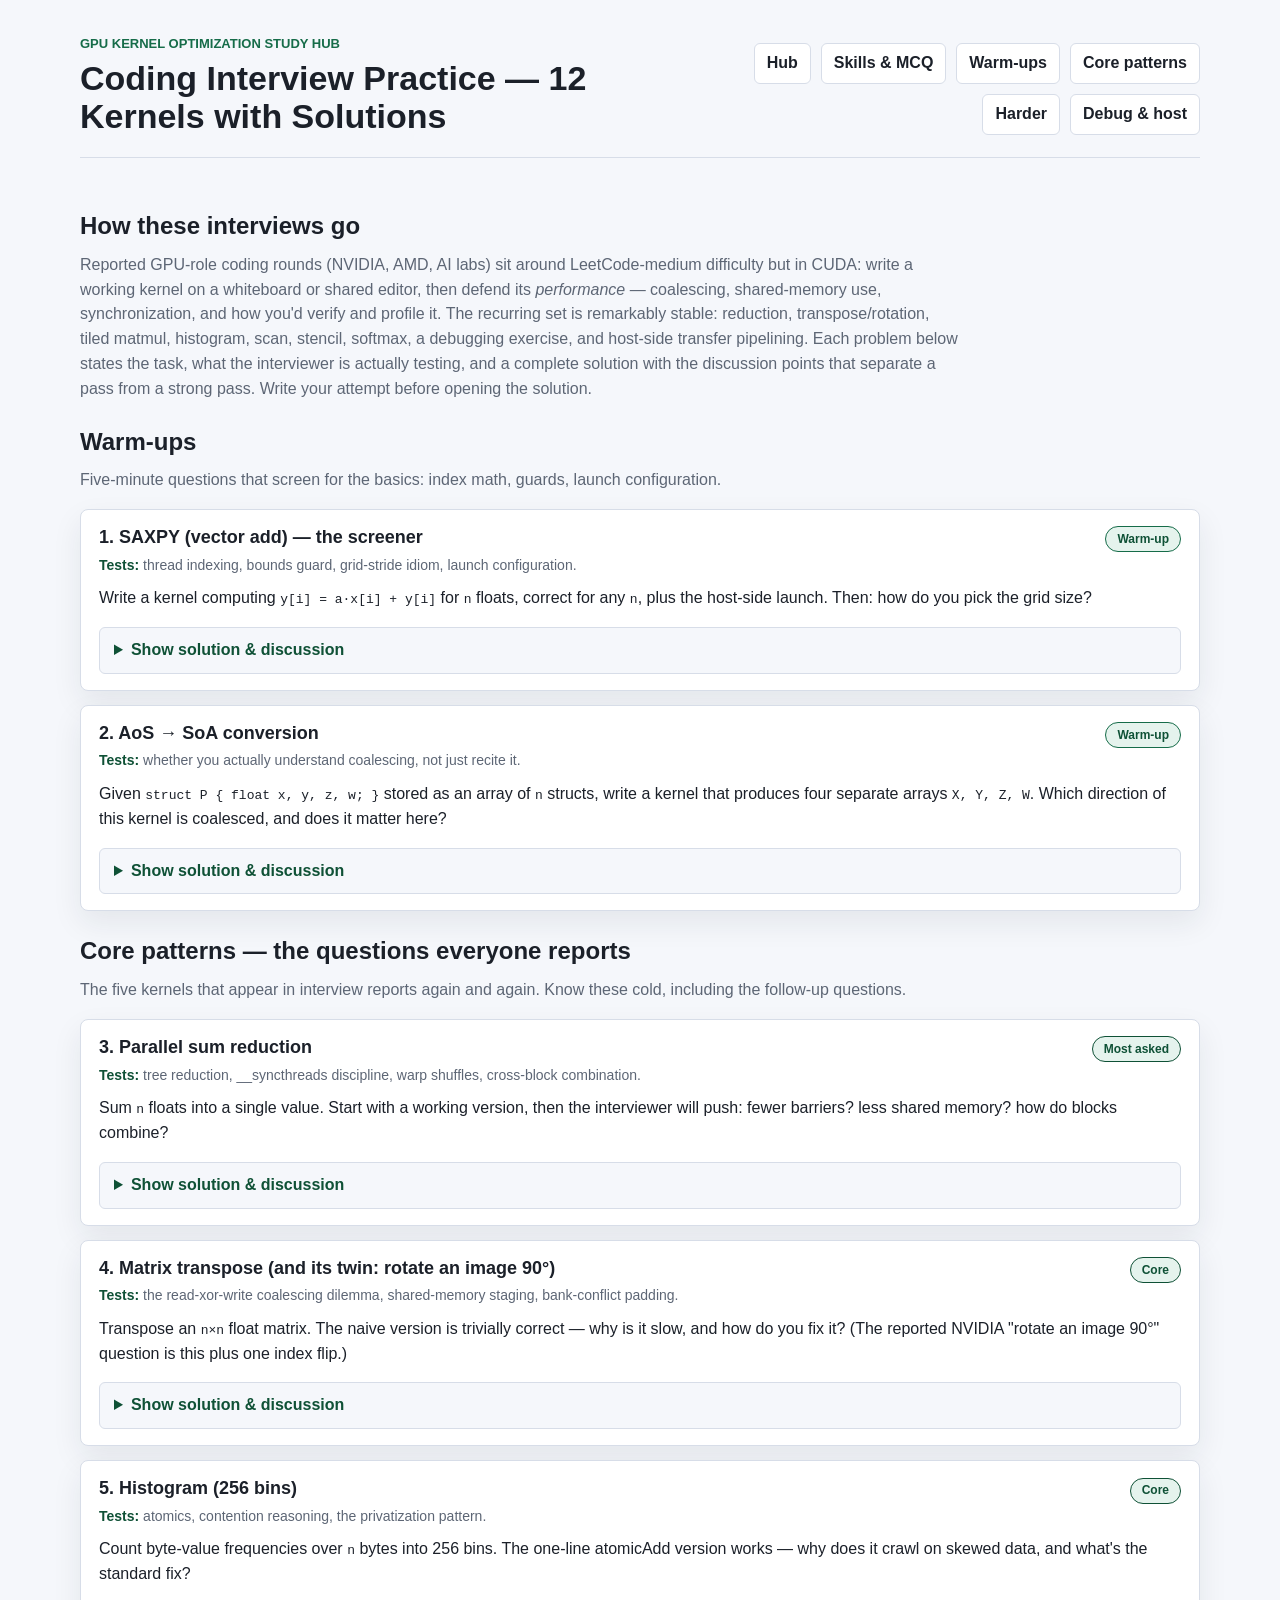
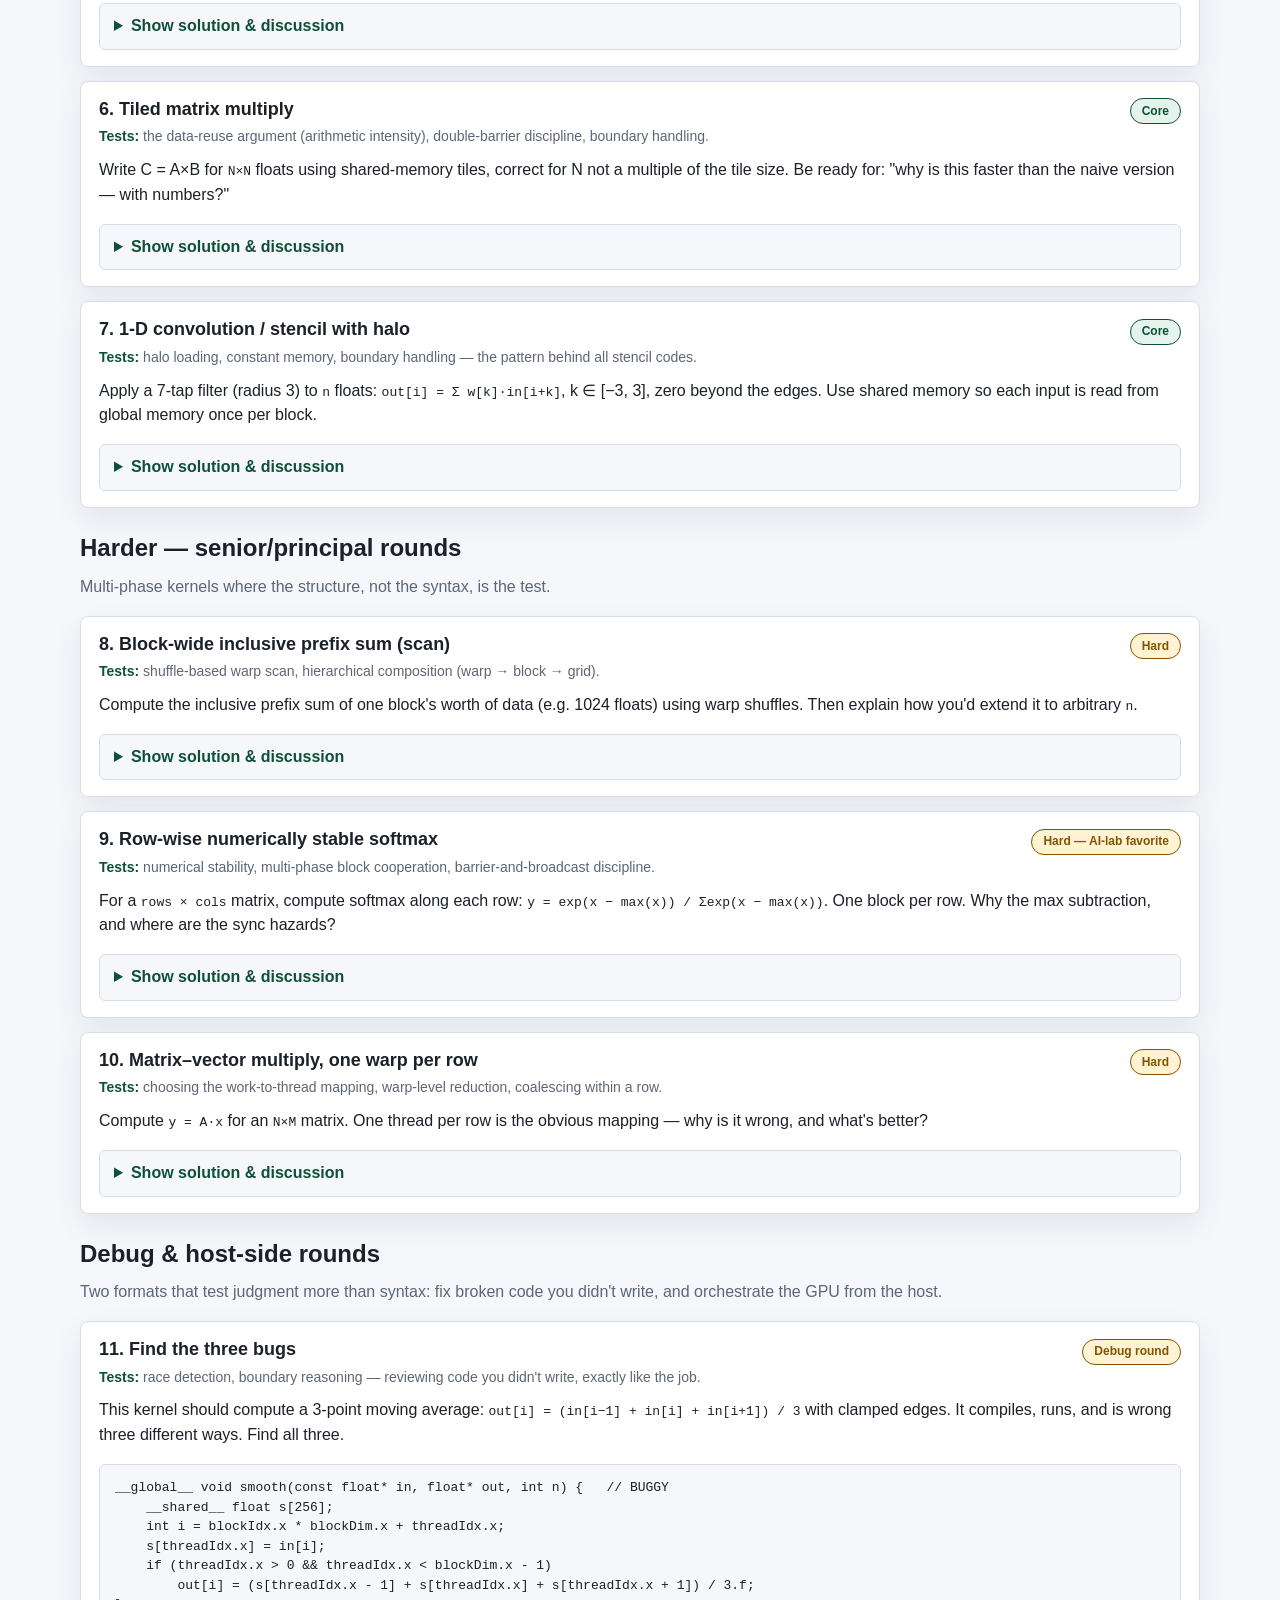
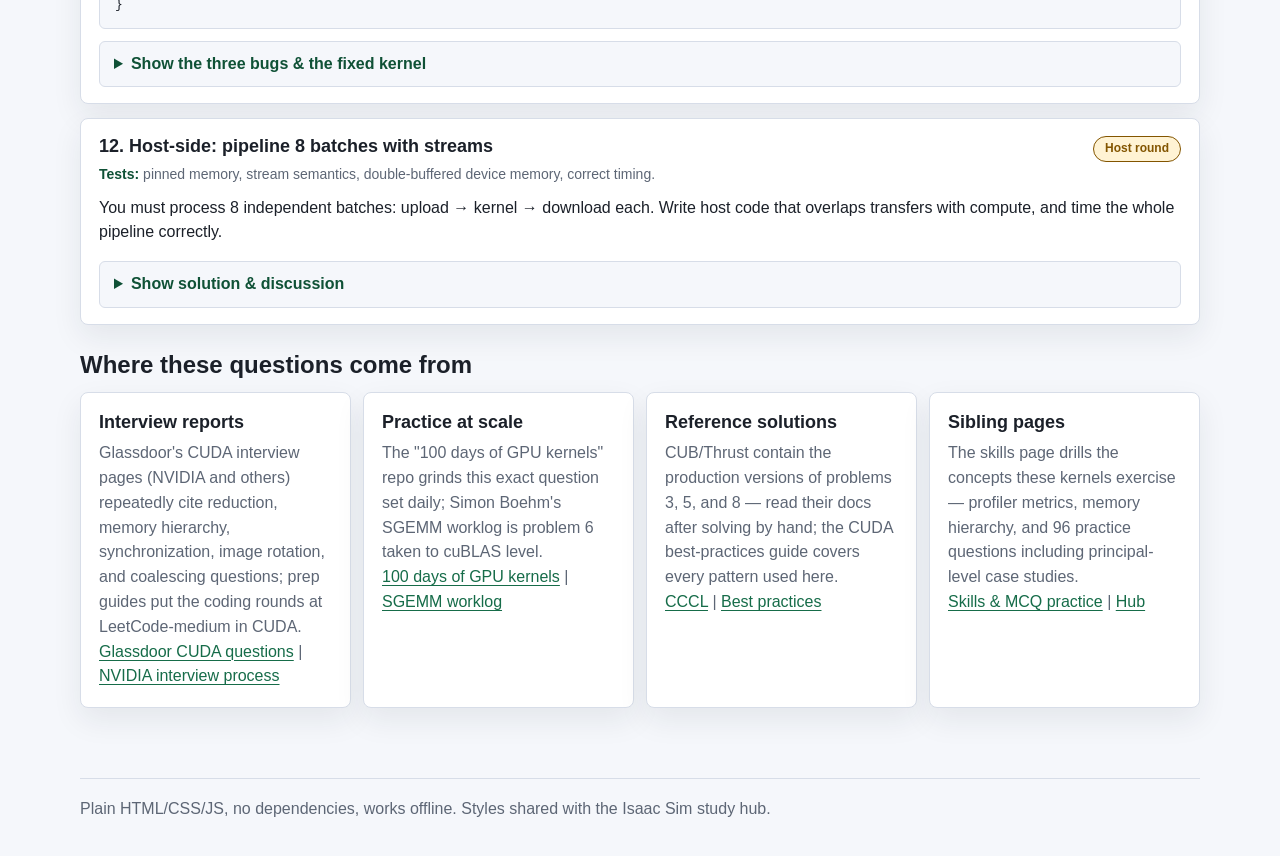
==== docs/coding-practice.html @ 88663b42 "Add coding interview practice page with 12 solved kernels New docs/coding-practice.html based on int" ====
<!doctype html>
<html lang="en">
<head>
  <meta charset="utf-8">
  <meta name="viewport" content="width=device-width, initial-scale=1">
  <meta name="description" content="Hands-on CUDA coding interview practice: 12 kernel-writing problems with complete solutions and interviewer discussion — reduction, transpose, matmul, histogram, scan, softmax, debugging, and stream pipelines.">
  <title>GPU Kernel Coding Interview Practice</title>
  <link rel="stylesheet" href="styles.css">
  <style>
    .sub { margin-top: 24px; }
    .prob { margin:14px 0; padding:16px 18px; background:var(--panel); border:1px solid var(--line); border-radius:8px; box-shadow:var(--shadow); }
    .prob-head { display:flex; align-items:baseline; justify-content:space-between; gap:12px; flex-wrap:wrap; }
    .prob-head h3 { margin-bottom:4px; }
    .tag { display:inline-flex; align-items:center; min-height:26px; padding:2px 11px; border-radius:999px; font-size:12px; font-weight:700; white-space:nowrap; }
    .tag.warm { background:var(--accent-soft); color:var(--accent-strong); border:1px solid var(--accent); }
    .tag.core { background:var(--accent-soft); color:var(--accent-strong); border:1px solid var(--accent-strong); }
    .tag.hard { background:var(--warn-soft); color:var(--warn); border:1px solid var(--warn); }
    .tests { margin:2px 0 10px; color:var(--muted); font-size:14px; }
    .tests strong { color:var(--accent-strong); }
    .code { margin:10px 0 0; padding:13px 15px; overflow-x:auto; background:var(--bg); border:1px solid var(--line); border-radius:6px; font-family:Consolas,Menlo,monospace; font-size:13px; line-height:1.5; color:var(--text); }
    details.sol { margin-top:12px; border:1px solid var(--line); border-radius:6px; background:var(--bg); }
    details.sol summary { padding:10px 14px; cursor:pointer; font-weight:700; color:var(--accent-strong); }
    details.sol summary:hover { background:var(--accent-soft); border-radius:6px; }
    details.sol[open] summary { border-bottom:1px solid var(--line); }
    .sol-body { padding:4px 14px 14px; }
    .sol-body ul { margin:10px 0 0; padding-left:22px; }
    .sol-body li { margin-bottom:7px; color:var(--muted); }
    .sol-body li strong { color:var(--text); }
    .groupnote { color:var(--muted); }
  </style>
</head>
<body>
  <header class="topbar">
    <div>
      <p class="eyebrow">GPU kernel optimization study hub</p>
      <h1>Coding Interview Practice — 12 Kernels with Solutions</h1>
    </div>
    <nav aria-label="Site navigation">
      <a href="index.html">Hub</a>
      <a href="gpu-kernel-skills.html">Skills &amp; MCQ</a>
      <a href="#warm">Warm-ups</a>
      <a href="#core">Core patterns</a>
      <a href="#hard">Harder</a>
      <a href="#debug">Debug &amp; host</a>
    </nav>
  </header>

  <main id="main">
    <section class="section intro">
      <h2>How these interviews go</h2>
      <p>
        Reported GPU-role coding rounds (NVIDIA, AMD, AI labs) sit around LeetCode-medium difficulty but in CUDA:
        write a working kernel on a whiteboard or shared editor, then defend its <em>performance</em> — coalescing,
        shared-memory use, synchronization, and how you'd verify and profile it. The recurring set is remarkably
        stable: reduction, transpose/rotation, tiled matmul, histogram, scan, stencil, softmax, a debugging
        exercise, and host-side transfer pipelining. Each problem below states the task, what the interviewer is
        actually testing, and a complete solution with the discussion points that separate a pass from a strong pass.
        Write your attempt before opening the solution.
      </p>
    </section>

    <!-- ================= WARM-UPS ================= -->
    <section id="warm" class="section">
      <h2>Warm-ups</h2>
      <p class="groupnote">Five-minute questions that screen for the basics: index math, guards, launch configuration.</p>

      <article class="prob" id="q1">
        <div class="prob-head"><h3>1. SAXPY (vector add) — the screener</h3><span class="tag warm">Warm-up</span></div>
        <p class="tests"><strong>Tests:</strong> thread indexing, bounds guard, grid-stride idiom, launch configuration.</p>
        <p>Write a kernel computing <code>y[i] = a·x[i] + y[i]</code> for <code>n</code> floats, correct for any <code>n</code>, plus the host-side launch. Then: how do you pick the grid size?</p>
        <details class="sol"><summary>Show solution &amp; discussion</summary><div class="sol-body">
<pre class="code">__global__ void saxpy(int n, float a, const float* __restrict__ x,
                      float* __restrict__ y) {
    for (int i = blockIdx.x * blockDim.x + threadIdx.x;
         i &lt; n;
         i += gridDim.x * blockDim.x)              // grid-stride loop
        y[i] = a * x[i] + y[i];
}

// host
int block = 256;
int grid  = std::min((n + block - 1) / block,      // round UP, never n/block
                     32 * numSMs);                 // cap: a few waves is enough
saxpy&lt;&lt;&lt;grid, block&gt;&gt;&gt;(n, a, d_x, d_y);</pre>
          <ul>
            <li><strong>The two classic fails:</strong> <code>n / block</code> (drops the tail unless n divides evenly) and no guard at all (out-of-bounds writes). The grid-stride loop handles both and works for any launch shape.</li>
            <li><strong>Grid size answer:</strong> enough blocks to fill every SM a few times over (e.g. 32 × SM count); more than that adds nothing for a memory-bound kernel. Mentioning the cap shows you know launches aren't "one thread per element or bust".</li>
            <li><strong>Performance framing:</strong> SAXPY is 2 FLOPs per 12 bytes — hopelessly memory-bound, so the only meaningful metric is achieved bandwidth vs peak. Saying this unprompted is a strong-pass signal.</li>
          </ul>
        </div></details>
      </article>

      <article class="prob" id="q2">
        <div class="prob-head"><h3>2. AoS → SoA conversion</h3><span class="tag warm">Warm-up</span></div>
        <p class="tests"><strong>Tests:</strong> whether you actually understand coalescing, not just recite it.</p>
        <p>Given <code>struct P { float x, y, z, w; }</code> stored as an array of <code>n</code> structs, write a kernel that produces four separate arrays <code>X, Y, Z, W</code>. Which direction of this kernel is coalesced, and does it matter here?</p>
        <details class="sol"><summary>Show solution &amp; discussion</summary><div class="sol-body">
<pre class="code">__global__ void aos_to_soa(const float4* __restrict__ in,   // P as float4
                           float* __restrict__ X, float* __restrict__ Y,
                           float* __restrict__ Z, float* __restrict__ W,
                           int n) {
    for (int i = blockIdx.x * blockDim.x + threadIdx.x; i &lt; n;
         i += gridDim.x * blockDim.x) {
        float4 p = in[i];        // ONE 16-byte vector load — fully coalesced
        X[i] = p.x;  Y[i] = p.y; // four coalesced 4-byte stores
        Z[i] = p.z;  W[i] = p.w;
    }
}</pre>
          <ul>
            <li><strong>The insight being probed:</strong> reading the struct as a <code>float4</code> makes the "bad" AoS side coalesced too — a warp reads 32 consecutive 16-byte vectors = 512 contiguous bytes. Loading field-by-field through a <code>const P*</code> would stride 16 bytes per lane per field and waste 3/4 of each sector.</li>
            <li><strong>Requirement to state:</strong> the struct is 16 bytes and the pointer 16-byte aligned, so the <code>float4</code> reinterpret is legal.</li>
            <li><strong>Bigger picture:</strong> this kernel is worth running once if many later kernels each use one field; if only one kernel reads the data, fuse the conversion into it instead — a data-layout decision, not a kernel decision.</li>
          </ul>
        </div></details>
      </article>
    </section>

    <!-- ================= CORE PATTERNS ================= -->
    <section id="core" class="section">
      <h2>Core patterns — the questions everyone reports</h2>
      <p class="groupnote">The five kernels that appear in interview reports again and again. Know these cold, including the follow-up questions.</p>

      <article class="prob" id="q3">
        <div class="prob-head"><h3>3. Parallel sum reduction</h3><span class="tag core">Most asked</span></div>
        <p class="tests"><strong>Tests:</strong> tree reduction, __syncthreads discipline, warp shuffles, cross-block combination.</p>
        <p>Sum <code>n</code> floats into a single value. Start with a working version, then the interviewer will push: fewer barriers? less shared memory? how do blocks combine?</p>
        <details class="sol"><summary>Show solution &amp; discussion</summary><div class="sol-body">
<pre class="code">__global__ void reduce_sum(const float* __restrict__ in, float* out, int n) {
    __shared__ float s[256];                       // = blockDim.x
    // 1) each thread accumulates many elements in a REGISTER (grid-stride)
    float v = 0.f;
    for (int i = blockIdx.x * blockDim.x + threadIdx.x; i &lt; n;
         i += gridDim.x * blockDim.x)
        v += in[i];
    s[threadIdx.x] = v;
    __syncthreads();
    // 2) shared-memory tree down to one warp (stride halving keeps
    //    active threads CONTIGUOUS -> no divergence inside a warp)
    for (int stride = 128; stride &gt; 32; stride &gt;&gt;= 1) {
        if (threadIdx.x &lt; stride) s[threadIdx.x] += s[threadIdx.x + stride];
        __syncthreads();
    }
    // 3) last 64 values: finish inside one warp, barrier-free
    if (threadIdx.x &lt; 32) {
        v = s[threadIdx.x] + s[threadIdx.x + 32];
        for (int off = 16; off &gt; 0; off &gt;&gt;= 1)
            v += __shfl_down_sync(0xffffffff, v, off);
        if (threadIdx.x == 0) atomicAdd(out, v);   // 4) one atomic per block
    }
}
// host: cudaMemset(out, 0, 4) before launch!</pre>
          <ul>
            <li><strong>The layered structure is the answer:</strong> registers (free) → shared tree (cheap) → shuffles (barrier-free) → one atomic per block (expensive, done once). Each layer uses the cheapest mechanism that still works.</li>
            <li><strong>Follow-up "why stride halving downward?":</strong> active threads stay contiguous (0..stride), so whole warps retire; the naive interleaved version (<code>tid % (2*stride) == 0</code>) diverges every warp.</li>
            <li><strong>Follow-up "alternatives to the atomic?":</strong> write per-block partials and run a second small kernel — deterministic order (bitwise-reproducible), vs atomicAdd's run-to-run float variation. Interviewers love that you know reductions reorder math.</li>
            <li><strong>Production answer:</strong> <code>cub::DeviceReduce::Sum</code> — say it after, not instead of, writing the kernel.</li>
          </ul>
        </div></details>
      </article>

      <article class="prob" id="q4">
        <div class="prob-head"><h3>4. Matrix transpose (and its twin: rotate an image 90°)</h3><span class="tag core">Core</span></div>
        <p class="tests"><strong>Tests:</strong> the read-xor-write coalescing dilemma, shared-memory staging, bank-conflict padding.</p>
        <p>Transpose an <code>n×n</code> float matrix. The naive version is trivially correct — why is it slow, and how do you fix it? (The reported NVIDIA "rotate an image 90°" question is this plus one index flip.)</p>
        <details class="sol"><summary>Show solution &amp; discussion</summary><div class="sol-body">
<pre class="code">__global__ void transpose(const float* __restrict__ in,
                          float* __restrict__ out, int n) {
    __shared__ float tile[32][33];                 // +1: kills bank conflicts
    int x = blockIdx.x * 32 + threadIdx.x;         // read coords
    int y = blockIdx.y * 32 + threadIdx.y;
    if (x &lt; n &amp;&amp; y &lt; n)
        tile[threadIdx.y][threadIdx.x] = in[y * n + x];   // coalesced read
    __syncthreads();
    x = blockIdx.y * 32 + threadIdx.x;             // write coords: SWAP the
    y = blockIdx.x * 32 + threadIdx.y;             // BLOCK indices...
    if (x &lt; n &amp;&amp; y &lt; n)
        out[y * n + x] = tile[threadIdx.x][threadIdx.y];  // ...and read the
}                                                  // tile transposed: write
                                                   // is coalesced too
// rotate 90° clockwise instead: out is n×n with
//   out[c][n-1-r] = in[r][c]  ->  same tile staging, write column mirrored</pre>
          <ul>
            <li><strong>The dilemma to articulate:</strong> direct transpose makes exactly one of read/write strided — a warp's stores scatter across n-float strides, ~32 sectors per request, ~8× write traffic. No index cleverness fixes both sides <em>in global memory</em>.</li>
            <li><strong>The fix:</strong> stage a 32×32 tile in shared memory; global read AND write are both row-contiguous, and the transposition happens in the tile indices where "strided" access is nearly free.</li>
            <li><strong>Why [32][33]:</strong> reading <code>tile[threadIdx.x][…]</code> walks a column; with stride 32 all lanes hit one bank (32-way conflict). Stride 33 → one bank per row. Expect this exact follow-up.</li>
            <li><strong>Verification answer:</strong> transpose twice, compare to the input bitwise (no FP reordering here — memcmp is legal for a transpose).</li>
          </ul>
        </div></details>
      </article>

      <article class="prob" id="q5">
        <div class="prob-head"><h3>5. Histogram (256 bins)</h3><span class="tag core">Core</span></div>
        <p class="tests"><strong>Tests:</strong> atomics, contention reasoning, the privatization pattern.</p>
        <p>Count byte-value frequencies over <code>n</code> bytes into 256 bins. The one-line atomicAdd version works — why does it crawl on skewed data, and what's the standard fix?</p>
        <details class="sol"><summary>Show solution &amp; discussion</summary><div class="sol-body">
<pre class="code">__global__ void hist256(const unsigned char* __restrict__ data, size_t n,
                        unsigned int* __restrict__ bins) {
    __shared__ unsigned int local[256];
    // 1) zero the block-private histogram (cooperatively)
    for (int i = threadIdx.x; i &lt; 256; i += blockDim.x) local[i] = 0;
    __syncthreads();
    // 2) accumulate into SHARED-memory bins: collisions are block-local
    for (size_t i = blockIdx.x * (size_t)blockDim.x + threadIdx.x; i &lt; n;
         i += (size_t)gridDim.x * blockDim.x)
        atomicAdd(&amp;local[data[i]], 1u);
    __syncthreads();
    // 3) merge: 256 global atomics per BLOCK, not per element
    for (int i = threadIdx.x; i &lt; 256; i += blockDim.x)
        atomicAdd(&amp;bins[i], local[i]);
}</pre>
          <ul>
            <li><strong>Why the naive version dies:</strong> atomics to one address serialize; a skewed input (an image that's mostly sky) funnels millions of updates into a few global addresses — a queue at L2, not parallel work.</li>
            <li><strong>Privatization economics:</strong> collisions still happen in shared memory but cost ~nanoseconds there; the global merge is 256 atomics per block instead of one per input byte — a ~10,000× reduction in global atomic traffic for large inputs.</li>
            <li><strong>Follow-ups:</strong> byte reads are still coalesced (consecutive lanes read consecutive bytes); <code>size_t</code> indexing matters beyond 2³¹ elements; for few-bin float histograms mention per-<em>warp</em> copies to cut shared-memory contention further.</li>
          </ul>
        </div></details>
      </article>

      <article class="prob" id="q6">
        <div class="prob-head"><h3>6. Tiled matrix multiply</h3><span class="tag core">Core</span></div>
        <p class="tests"><strong>Tests:</strong> the data-reuse argument (arithmetic intensity), double-barrier discipline, boundary handling.</p>
        <p>Write C = A×B for <code>N×N</code> floats using shared-memory tiles, correct for N not a multiple of the tile size. Be ready for: "why is this faster than the naive version — with numbers?"</p>
        <details class="sol"><summary>Show solution &amp; discussion</summary><div class="sol-body">
<pre class="code">template &lt;int T&gt;                                    // T = 16 or 32
__global__ void sgemm(const float* __restrict__ A, const float* __restrict__ B,
                      float* __restrict__ C, int N) {
    __shared__ float As[T][T], Bs[T][T + 1];
    int row = blockIdx.y * T + threadIdx.y;
    int col = blockIdx.x * T + threadIdx.x;
    float acc = 0.f;
    for (int k0 = 0; k0 &lt; N; k0 += T) {
        // guarded, coalesced tile loads (zero-pad outside the matrix)
        As[threadIdx.y][threadIdx.x] =
            (row &lt; N &amp;&amp; k0 + threadIdx.x &lt; N) ? A[row * N + k0 + threadIdx.x] : 0.f;
        Bs[threadIdx.y][threadIdx.x] =
            (k0 + threadIdx.y &lt; N &amp;&amp; col &lt; N) ? B[(k0 + threadIdx.y) * N + col] : 0.f;
        __syncthreads();                            // tile fully loaded
        #pragma unroll
        for (int k = 0; k &lt; T; ++k)
            acc += As[threadIdx.y][k] * Bs[k][threadIdx.x];
        __syncthreads();                            // done reading before reload
    }
    if (row &lt; N &amp;&amp; col &lt; N) C[row * N + col] = acc;
}</pre>
          <ul>
            <li><strong>The numbers they want:</strong> naive matmul loads each A/B element N times from DRAM (~0.25 FLOP/byte — memory-bound). Tiling loads each element once per tile: T× fewer bytes, arithmetic intensity ~T/4 FLOP/byte — at T=32 the kernel crosses to compute-bound.</li>
            <li><strong>Both barriers are load-bearing:</strong> the first prevents computing on a half-loaded tile, the second prevents a fast warp from overwriting a tile others still read. Removing the second is the classic intermittent-corruption bug.</li>
            <li><strong>Zero-padding the guards</strong> keeps the inner loop branch-free — cleaner than guarding the accumulation.</li>
            <li><strong>Escalation path if asked "faster?":</strong> thread coarsening (each thread computes a register tile), vectorized loads, double buffering with cp.async, tensor cores — in that order. And cuBLAS is the production answer.</li>
          </ul>
        </div></details>
      </article>

      <article class="prob" id="q7">
        <div class="prob-head"><h3>7. 1-D convolution / stencil with halo</h3><span class="tag core">Core</span></div>
        <p class="tests"><strong>Tests:</strong> halo loading, constant memory, boundary handling — the pattern behind all stencil codes.</p>
        <p>Apply a 7-tap filter (radius 3) to <code>n</code> floats: <code>out[i] = Σ w[k]·in[i+k]</code>, k ∈ [−3, 3], zero beyond the edges. Use shared memory so each input is read from global memory once per block.</p>
        <details class="sol"><summary>Show solution &amp; discussion</summary><div class="sol-body">
<pre class="code">__constant__ float c_w[7];                          // broadcast-friendly

__global__ void conv1d_r3(const float* __restrict__ in,
                          float* __restrict__ out, int n) {
    constexpr int R = 3, B = 256;
    __shared__ float s[B + 2 * R];                  // center + two halos
    int base = blockIdx.x * B;
    int g    = base + threadIdx.x;
    s[threadIdx.x + R] = (g &lt; n) ? in[g] : 0.f;     // center (coalesced)
    if (threadIdx.x &lt; R) {
        int lg = base - R + threadIdx.x;            // left halo
        s[threadIdx.x] = (lg &gt;= 0) ? in[lg] : 0.f;
        int rg = base + B + threadIdx.x;            // right halo
        s[B + R + threadIdx.x] = (rg &lt; n) ? in[rg] : 0.f;
    }
    __syncthreads();
    if (g &lt; n) {
        float acc = 0.f;
        #pragma unroll
        for (int k = -R; k &lt;= R; ++k)
            acc += c_w[k + R] * s[threadIdx.x + R + k];
        out[g] = acc;
    }
}
// host: cudaMemcpyToSymbol(c_w, w, sizeof(w));</pre>
          <ul>
            <li><strong>Why shared memory:</strong> without it each input element is read up to 7 times from global; with the halo tile, once per block. Same reuse argument as matmul, smaller scale.</li>
            <li><strong>Why constant memory for weights:</strong> every thread reads the same <code>w[k]</code> at the same time — the broadcast case constant cache is built for. (For large/dynamic filters, pass a pointer and rely on L1/read-only cache instead.)</li>
            <li><strong>Halo subtlety:</strong> the first R threads load <em>both</em> halos — fine for R ≤ blockDim; say so. The guards implement zero-padding at array ends.</li>
            <li><strong>2-D follow-up:</strong> same idea with a (B+2R)² tile — or separable filters as two 1-D passes, which is usually the right answer and worth volunteering.</li>
          </ul>
        </div></details>
      </article>
    </section>

    <!-- ================= HARDER ================= -->
    <section id="hard" class="section">
      <h2>Harder — senior/principal rounds</h2>
      <p class="groupnote">Multi-phase kernels where the structure, not the syntax, is the test.</p>

      <article class="prob" id="q8">
        <div class="prob-head"><h3>8. Block-wide inclusive prefix sum (scan)</h3><span class="tag hard">Hard</span></div>
        <p class="tests"><strong>Tests:</strong> shuffle-based warp scan, hierarchical composition (warp → block → grid).</p>
        <p>Compute the inclusive prefix sum of one block's worth of data (e.g. 1024 floats) using warp shuffles. Then explain how you'd extend it to arbitrary <code>n</code>.</p>
        <details class="sol"><summary>Show solution &amp; discussion</summary><div class="sol-body">
<pre class="code">__global__ void block_scan_inclusive(const float* __restrict__ in,
                                     float* __restrict__ out, int n) {
    __shared__ float warp_sums[32];
    int g    = blockIdx.x * blockDim.x + threadIdx.x;
    int lane = threadIdx.x &amp; 31, warp = threadIdx.x &gt;&gt; 5;
    float v = (g &lt; n) ? in[g] : 0.f;

    // 1) inclusive scan WITHIN each warp (Hillis-Steele on shuffles)
    for (int off = 1; off &lt; 32; off &lt;&lt;= 1) {
        float u = __shfl_up_sync(0xffffffff, v, off);
        if (lane &gt;= off) v += u;
    }
    if (lane == 31) warp_sums[warp] = v;            // each warp's total
    __syncthreads();

    // 2) warp 0 scans the 32 warp totals (same trick, one warp's worth)
    if (warp == 0) {
        float w = (lane &lt; blockDim.x / 32) ? warp_sums[lane] : 0.f;
        for (int off = 1; off &lt; 32; off &lt;&lt;= 1) {
            float u = __shfl_up_sync(0xffffffff, w, off);
            if (lane &gt;= off) w += u;
        }
        warp_sums[lane] = w;
    }
    __syncthreads();

    // 3) add the exclusive prefix of your warp's total
    if (warp &gt; 0) v += warp_sums[warp - 1];
    if (g &lt; n) out[g] = v;
}</pre>
          <ul>
            <li><strong>The composition is the answer:</strong> scan within warps (no barriers, shuffles), scan the warp totals, add the prefix back. The same three-level shape extends to the grid: per-block sums → scan of block sums (tiny second kernel) → uniform add third kernel. Or a decoupled-lookback single pass, which is what CUB does — name it.</li>
            <li><strong>Why <code>__shfl_up_sync</code>:</strong> lane i needs the value from lane i−off; the <code>lane &gt;= off</code> guard keeps low lanes' values unchanged, which is exactly Hillis-Steele.</li>
            <li><strong>Scan matters because it looks serial</strong> — the interviewer is checking you can parallelize a dependency chain. Stream compaction, radix sort, and memory allocation all sit on top of it.</li>
          </ul>
        </div></details>
      </article>

      <article class="prob" id="q9">
        <div class="prob-head"><h3>9. Row-wise numerically stable softmax</h3><span class="tag hard">Hard — AI-lab favorite</span></div>
        <p class="tests"><strong>Tests:</strong> numerical stability, multi-phase block cooperation, barrier-and-broadcast discipline.</p>
        <p>For a <code>rows × cols</code> matrix, compute softmax along each row: <code>y = exp(x − max(x)) / Σexp(x − max(x))</code>. One block per row. Why the max subtraction, and where are the sync hazards?</p>
        <details class="sol"><summary>Show solution &amp; discussion</summary><div class="sol-body">
<pre class="code">__global__ void softmax_rows(const float* __restrict__ X,
                             float* __restrict__ Y, int cols) {
    extern __shared__ float s[];                    // blockDim.x floats
    const float* x = X + (size_t)blockIdx.x * cols; // this block's row
    float*       y = Y + (size_t)blockIdx.x * cols;

    // phase 1: row max (stability: exp(x - max) can't overflow)
    float m = -INFINITY;
    for (int i = threadIdx.x; i &lt; cols; i += blockDim.x)
        m = fmaxf(m, x[i]);
    s[threadIdx.x] = m; __syncthreads();
    for (int st = blockDim.x / 2; st &gt; 0; st &gt;&gt;= 1) {
        if (threadIdx.x &lt; st) s[threadIdx.x] = fmaxf(s[threadIdx.x], s[threadIdx.x + st]);
        __syncthreads();
    }
    m = s[0];
    __syncthreads();          // EVERYONE has read s[0] before phase 2 reuses s

    // phase 2: exponentiate (stash in y) and sum
    float sum = 0.f;
    for (int i = threadIdx.x; i &lt; cols; i += blockDim.x) {
        float e = __expf(x[i] - m);
        y[i] = e;
        sum += e;
    }
    s[threadIdx.x] = sum; __syncthreads();
    for (int st = blockDim.x / 2; st &gt; 0; st &gt;&gt;= 1) {
        if (threadIdx.x &lt; st) s[threadIdx.x] += s[threadIdx.x + st];
        __syncthreads();
    }
    float inv = 1.f / s[0];

    // phase 3: normalize in place
    for (int i = threadIdx.x; i &lt; cols; i += blockDim.x) y[i] *= inv;
}
// launch: softmax_rows&lt;&lt;&lt;rows, 256, 256 * sizeof(float)&gt;&gt;&gt;(X, Y, cols);</pre>
          <ul>
            <li><strong>Why subtract the max:</strong> exp(1000) overflows to inf and the row becomes NaN; exp(x − max) ≤ 1 always. The result is mathematically identical — this is THE canonical numerical-stability question.</li>
            <li><strong>The subtle barrier:</strong> the <code>__syncthreads()</code> after <code>m = s[0]</code> — without it a fast thread starts phase 2 and overwrites <code>s[0]</code> while slow threads are still reading the max. Interviewers plant exactly this hazard.</li>
            <li><strong>Traffic accounting:</strong> stashing exp in <code>y</code> makes it 2 reads + 2 writes per element; fusing with a following op or keeping rows in registers/shared (when cols is small) is the optimization discussion. Online softmax (single-pass max+sum, the FlashAttention trick) is the strong-pass name-drop.</li>
          </ul>
        </div></details>
      </article>

      <article class="prob" id="q10">
        <div class="prob-head"><h3>10. Matrix–vector multiply, one warp per row</h3><span class="tag hard">Hard</span></div>
        <p class="tests"><strong>Tests:</strong> choosing the work-to-thread mapping, warp-level reduction, coalescing within a row.</p>
        <p>Compute <code>y = A·x</code> for an <code>N×M</code> matrix. One thread per row is the obvious mapping — why is it wrong, and what's better?</p>
        <details class="sol"><summary>Show solution &amp; discussion</summary><div class="sol-body">
<pre class="code">__global__ void gemv_warp_per_row(const float* __restrict__ A,
                                  const float* __restrict__ x,
                                  float* __restrict__ y, int N, int M) {
    int row  = (blockIdx.x * blockDim.x + threadIdx.x) / 32;
    int lane = threadIdx.x &amp; 31;
    if (row &gt;= N) return;                 // whole warp exits together
    const float* a = A + (size_t)row * M;
    float acc = 0.f;
    for (int j = lane; j &lt; M; j += 32)    // lanes read CONSECUTIVE floats
        acc += a[j] * x[j];               // -&gt; coalesced
    for (int off = 16; off &gt; 0; off &gt;&gt;= 1)
        acc += __shfl_down_sync(0xffffffff, acc, off);
    if (lane == 0) y[row] = acc;
}
// launch: 256-thread blocks -&gt; 8 rows per block, grid = ceil(N / 8)</pre>
          <ul>
            <li><strong>Why one thread per row fails:</strong> thread i would read <code>A[i*M + j]</code> — warp-neighbor threads are M floats apart, fully strided access, ~32× the traffic. The mapping, not the math, is the whole question.</li>
            <li><strong>Warp-per-row fixes it:</strong> lanes stride through one row together, consecutive addresses, coalesced; the dot product finishes with a shuffle tree. For very wide rows use a block per row; for many short rows, a thread per row with A stored column-major. "It depends on M — here's the crossover reasoning" is the senior answer.</li>
            <li><strong>The early return is safe</strong> because the division makes the whole warp share one row — no divergent exit. Worth saying aloud.</li>
          </ul>
        </div></details>
      </article>
    </section>

    <!-- ================= DEBUG & HOST ================= -->
    <section id="debug" class="section">
      <h2>Debug &amp; host-side rounds</h2>
      <p class="groupnote">Two formats that test judgment more than syntax: fix broken code you didn't write, and orchestrate the GPU from the host.</p>

      <article class="prob" id="q11">
        <div class="prob-head"><h3>11. Find the three bugs</h3><span class="tag hard">Debug round</span></div>
        <p class="tests"><strong>Tests:</strong> race detection, boundary reasoning — reviewing code you didn't write, exactly like the job.</p>
        <p>This kernel should compute a 3-point moving average: <code>out[i] = (in[i−1] + in[i] + in[i+1]) / 3</code> with clamped edges. It compiles, runs, and is wrong three different ways. Find all three.</p>
<pre class="code">__global__ void smooth(const float* in, float* out, int n) {   // BUGGY
    __shared__ float s[256];
    int i = blockIdx.x * blockDim.x + threadIdx.x;
    s[threadIdx.x] = in[i];
    if (threadIdx.x &gt; 0 &amp;&amp; threadIdx.x &lt; blockDim.x - 1)
        out[i] = (s[threadIdx.x - 1] + s[threadIdx.x] + s[threadIdx.x + 1]) / 3.f;
}</pre>
        <details class="sol"><summary>Show the three bugs &amp; the fixed kernel</summary><div class="sol-body">
          <ul>
            <li><strong>Bug 1 — out-of-bounds read:</strong> <code>in[i]</code> has no <code>i &lt; n</code> guard; the last block reads (and the compute line writes) past the array.</li>
            <li><strong>Bug 2 — race on shared memory:</strong> no <code>__syncthreads()</code> between the tile store and the neighbor reads. A thread can read <code>s[threadIdx.x ± 1]</code> before the neighboring <em>warp</em> has written it.</li>
            <li><strong>Bug 3 — holes in the output:</strong> the edge threads of every block (<code>threadIdx.x == 0</code> and <code>blockDim.x − 1</code>) never write <code>out[i]</code> — two unwritten elements per block interior. The block needs halo data, not fewer writers.</li>
          </ul>
<pre class="code">__global__ void smooth_fixed(const float* __restrict__ in,
                             float* __restrict__ out, int n) {
    __shared__ float s[256 + 2];                    // + halo cells
    int i = blockIdx.x * blockDim.x + threadIdx.x;
    int c = threadIdx.x + 1;
    s[c] = (i &lt; n) ? in[i] : 0.f;                             // bug 1 fixed
    if (threadIdx.x == 0)                // left/right halo, edge-clamped
        s[0]   = (i &gt; 0)                 ? in[i - 1]              : in[0];
    if (threadIdx.x == blockDim.x - 1 || i == n - 1)
        s[c+1] = (i + 1 &lt; n)             ? in[i + 1]              : in[n - 1];
    __syncthreads();                                          // bug 2 fixed
    if (i &lt; n)                                                // bug 3 fixed:
        out[i] = (s[c - 1] + s[c] + s[c + 1]) / 3.f;          // all threads write
}</pre>
          <ul>
            <li><strong>Interview meta:</strong> narrate a systematic sweep — bounds first, then every shared write→read edge needs a barrier, then "does every output element have exactly one writer?" That checklist finds all three without luck. Mention <code>compute-sanitizer</code> (racecheck) as the tool that catches bugs 1–2 mechanically.</li>
          </ul>
        </div></details>
      </article>

      <article class="prob" id="q12">
        <div class="prob-head"><h3>12. Host-side: pipeline 8 batches with streams</h3><span class="tag hard">Host round</span></div>
        <p class="tests"><strong>Tests:</strong> pinned memory, stream semantics, double-buffered device memory, correct timing.</p>
        <p>You must process 8 independent batches: upload → kernel → download each. Write host code that overlaps transfers with compute, and time the whole pipeline correctly.</p>
        <details class="sol"><summary>Show solution &amp; discussion</summary><div class="sol-body">
<pre class="code">const int  NB = 8;
const size_t bytes = BATCH * sizeof(float);

float *h_in, *h_out;
cudaMallocHost(&amp;h_in,  NB * bytes);      // PINNED — or async is a lie
cudaMallocHost(&amp;h_out, NB * bytes);

float *d_in[2], *d_out[2];               // double-buffered device memory:
for (int i = 0; i &lt; 2; ++i) {            // stream k uses buffer k % 2
    cudaMalloc(&amp;d_in[i],  bytes);
    cudaMalloc(&amp;d_out[i], bytes);
}
cudaStream_t st[2];
cudaStreamCreate(&amp;st[0]); cudaStreamCreate(&amp;st[1]);

cudaEvent_t t0, t1;
cudaEventCreate(&amp;t0); cudaEventCreate(&amp;t1);
cudaEventRecord(t0);                      // timing brackets the PIPELINE

for (int b = 0; b &lt; NB; ++b) {
    int k = b &amp; 1;                        // alternate stream + buffers
    cudaMemcpyAsync(d_in[k], h_in + b * BATCH, bytes,
                    cudaMemcpyHostToDevice, st[k]);
    process&lt;&lt;&lt;grid, block, 0, st[k]&gt;&gt;&gt;(d_in[k], d_out[k], BATCH);
    cudaMemcpyAsync(h_out + b * BATCH, d_out[k], bytes,
                    cudaMemcpyDeviceToHost, st[k]);
}
cudaEventRecord(t1);
cudaEventSynchronize(t1);                 // wait for EVERYTHING
float ms; cudaEventElapsedTime(&amp;ms, t0, t1);</pre>
          <ul>
            <li><strong>Why buffer reuse is safe:</strong> batch b+2 reuses batch b's device buffers, but both are queued on the <em>same stream</em>, and streams execute in order — the copy for b+2 cannot start until b's work drained. Cross-batch safety comes free from stream ordering; say this explicitly.</li>
            <li><strong>The three requirements for overlap:</strong> pinned host memory (else <code>cudaMemcpyAsync</code> silently stages and serializes), distinct streams (same-stream work is ordered), and hardware copy engines (all modern GPUs: at least one per direction).</li>
            <li><strong>Timing correctness:</strong> events on the default timeline bracket the pipeline; a CPU timer without <code>cudaEventSynchronize</code>/<code>cudaDeviceSynchronize</code> measures launch overhead. This is the same async trap as the fake-4×-speedup case study.</li>
            <li><strong>Expected speedup:</strong> if copies and compute are comparable, ~2–3× over serial; verify in nsys — the timeline should show copy engine and SMs busy simultaneously. Offering the verification unprompted is the strong-pass move.</li>
          </ul>
        </div></details>
      </article>
    </section>

    <!-- ================= RESOURCES ================= -->
    <section id="resources" class="section">
      <h2>Where these questions come from</h2>
      <div class="source-grid" style="display:grid;grid-template-columns:repeat(auto-fit,minmax(260px,1fr));gap:12px;">
        <article class="course"><h3>Interview reports</h3><p>Glassdoor's CUDA interview pages (NVIDIA and others) repeatedly cite reduction, memory hierarchy, synchronization, image rotation, and coalescing questions; prep guides put the coding rounds at LeetCode-medium in CUDA.</p><p><a href="https://www.glassdoor.com/Interview/cuda-interview-questions-SRCH_KO0,4.htm" target="_blank" rel="noopener">Glassdoor CUDA questions</a> | <a href="https://igotanoffer.com/en/advice/nvidia-software-engineer-interview" target="_blank" rel="noopener">NVIDIA interview process</a></p></article>
        <article class="course"><h3>Practice at scale</h3><p>The "100 days of GPU kernels" repo grinds this exact question set daily; Simon Boehm's SGEMM worklog is problem 6 taken to cuBLAS level.</p><p><a href="https://github.com/a-hamdi/GPU" target="_blank" rel="noopener">100 days of GPU kernels</a> | <a href="https://siboehm.com/articles/22/CUDA-MMM" target="_blank" rel="noopener">SGEMM worklog</a></p></article>
        <article class="course"><h3>Reference solutions</h3><p>CUB/Thrust contain the production versions of problems 3, 5, and 8 — read their docs after solving by hand; the CUDA best-practices guide covers every pattern used here.</p><p><a href="https://github.com/NVIDIA/cccl" target="_blank" rel="noopener">CCCL</a> | <a href="https://docs.nvidia.com/cuda/cuda-c-best-practices-guide/" target="_blank" rel="noopener">Best practices</a></p></article>
        <article class="course"><h3>Sibling pages</h3><p>The skills page drills the concepts these kernels exercise — profiler metrics, memory hierarchy, and 96 practice questions including principal-level case studies.</p><p><a href="gpu-kernel-skills.html">Skills &amp; MCQ practice</a> | <a href="index.html">Hub</a></p></article>
      </div>
    </section>
  </main>

  <footer>
    <p>Plain HTML/CSS/JS, no dependencies, works offline. Styles shared with the Isaac Sim study hub.</p>
  </footer>
</body>
</html>
---- docs/styles.css ----
:root {
  color-scheme: light dark;
  --bg: #f5f7fb;
  --panel: #ffffff;
  --text: #1b2029;
  --muted: #5d6675;
  --line: #d7dde8;
  --accent: #166c49;
  --accent-strong: #0f5136;
  --accent-soft: #e5f3ed;
  --warn: #835500;
  --warn-soft: #fff3d4;
  --shadow: 0 12px 30px rgba(26, 34, 48, 0.08);
}

@media (prefers-color-scheme: dark) {
  :root {
    --bg: #12161d;
    --panel: #1d2430;
    --text: #edf2f7;
    --muted: #b5bfcb;
    --line: #333c4b;
    --accent: #7ad6a2;
    --accent-strong: #a5e8c0;
    --accent-soft: #173626;
    --warn: #f1ca71;
    --warn-soft: #392a12;
    --shadow: none;
  }
}

* {
  box-sizing: border-box;
}

body {
  margin: 0;
  background: var(--bg);
  color: var(--text);
  font-family: Arial, Helvetica, sans-serif;
  line-height: 1.55;
}

a {
  color: var(--accent);
  text-decoration-thickness: 1px;
  text-underline-offset: 3px;
}

.topbar {
  display: flex;
  align-items: flex-end;
  justify-content: space-between;
  gap: 24px;
  width: min(1120px, calc(100% - 32px));
  margin: 0 auto;
  padding: 34px 0 22px;
  border-bottom: 1px solid var(--line);
}

.eyebrow {
  margin: 0 0 6px;
  color: var(--accent);
  font-size: 13px;
  font-weight: 700;
  letter-spacing: 0;
  text-transform: uppercase;
}

h1,
h2,
h3,
p {
  margin-top: 0;
}

h1 {
  margin-bottom: 0;
  font-size: 34px;
  line-height: 1.1;
}

h2 {
  margin-bottom: 12px;
  font-size: 24px;
  line-height: 1.2;
}

h3 {
  margin-bottom: 8px;
  font-size: 18px;
  line-height: 1.25;
}

nav {
  display: flex;
  flex-wrap: wrap;
  justify-content: flex-end;
  gap: 10px;
}

nav a,
.button {
  display: inline-flex;
  align-items: center;
  min-height: 38px;
  border: 1px solid var(--line);
  border-radius: 6px;
  padding: 7px 12px;
  background: var(--panel);
  color: var(--text);
  font-weight: 700;
  text-decoration: none;
}

main {
  width: min(1120px, calc(100% - 32px));
  margin: 0 auto;
  padding: 28px 0 56px;
}

.section {
  margin-top: 26px;
}

.intro {
  max-width: 880px;
  margin-bottom: 18px;
}

.intro p,
.section-note {
  color: var(--muted);
}

.quick-grid {
  display: grid;
  grid-template-columns: repeat(auto-fit, minmax(230px, 1fr));
  gap: 14px;
}

.mini-card,
.course,
.doc-link {
  background: var(--panel);
  border: 1px solid var(--line);
  border-radius: 8px;
  box-shadow: var(--shadow);
}

.mini-card {
  padding: 18px;
}

.mini-card p,
.course p {
  margin-bottom: 0;
  color: var(--muted);
}

.status {
  display: inline-flex;
  align-items: center;
  min-height: 26px;
  border-radius: 999px;
  padding: 3px 10px;
  margin-bottom: 12px;
  font-size: 12px;
  font-weight: 700;
}

.status.good {
  background: var(--accent-soft);
  color: var(--accent-strong);
}

.status.warning {
  background: var(--warn-soft);
  color: var(--warn);
}

.table-wrap {
  overflow-x: auto;
  border: 1px solid var(--line);
  border-radius: 8px;
  background: var(--panel);
}

table {
  width: 100%;
  min-width: 780px;
  border-collapse: collapse;
}

th,
td {
  padding: 14px;
  border-bottom: 1px solid var(--line);
  text-align: left;
  vertical-align: top;
}

th {
  background: color-mix(in srgb, var(--panel) 88%, var(--accent-soft));
  font-size: 13px;
  text-transform: uppercase;
  letter-spacing: 0;
}

tr:last-child td {
  border-bottom: 0;
}

.actions {
  display: flex;
  flex-wrap: wrap;
  gap: 10px;
  margin-top: 14px;
}

.button {
  background: var(--accent);
  color: #ffffff;
  border-color: var(--accent);
}

.button.secondary {
  background: var(--panel);
  color: var(--text);
  border-color: var(--line);
}

.course {
  padding: 18px;
  margin-bottom: 14px;
}

.doc-grid {
  display: grid;
  grid-template-columns: repeat(auto-fit, minmax(260px, 1fr));
  gap: 14px;
}

.doc-link {
  display: flex;
  flex-direction: column;
  gap: 8px;
  min-height: 136px;
  padding: 18px;
  color: var(--text);
  text-decoration: none;
}

.doc-link strong {
  font-size: 18px;
  line-height: 1.25;
}

.doc-link span {
  color: var(--muted);
}

.doc-link.featured {
  border-color: var(--accent);
}

.split {
  display: grid;
  grid-template-columns: minmax(0, 1.3fr) minmax(260px, 0.7fr);
  gap: 18px;
}

.split article {
  background: var(--panel);
  border: 1px solid var(--line);
  border-radius: 8px;
  padding: 18px;
}

.timeline,
.checklist {
  margin: 0;
  padding-left: 22px;
}

.timeline li,
.checklist li {
  margin-bottom: 8px;
}

.sources,
.link-list {
  display: flex;
  flex-wrap: wrap;
  gap: 10px;
  margin-top: 14px;
}

.sources a,
.link-list a {
  display: inline-flex;
  align-items: center;
  min-height: 34px;
  border: 1px solid var(--line);
  border-radius: 6px;
  padding: 6px 10px;
  background: var(--panel);
  text-decoration: none;
}

footer {
  width: min(1120px, calc(100% - 32px));
  margin: 0 auto;
  padding: 18px 0 34px;
  color: var(--muted);
  border-top: 1px solid var(--line);
}

footer p {
  margin-bottom: 0;
}

@media (max-width: 760px) {
  .topbar {
    align-items: flex-start;
    flex-direction: column;
  }

  nav {
    justify-content: flex-start;
  }

  .split {
    grid-template-columns: 1fr;
  }

  h1 {
    font-size: 30px;
  }
}
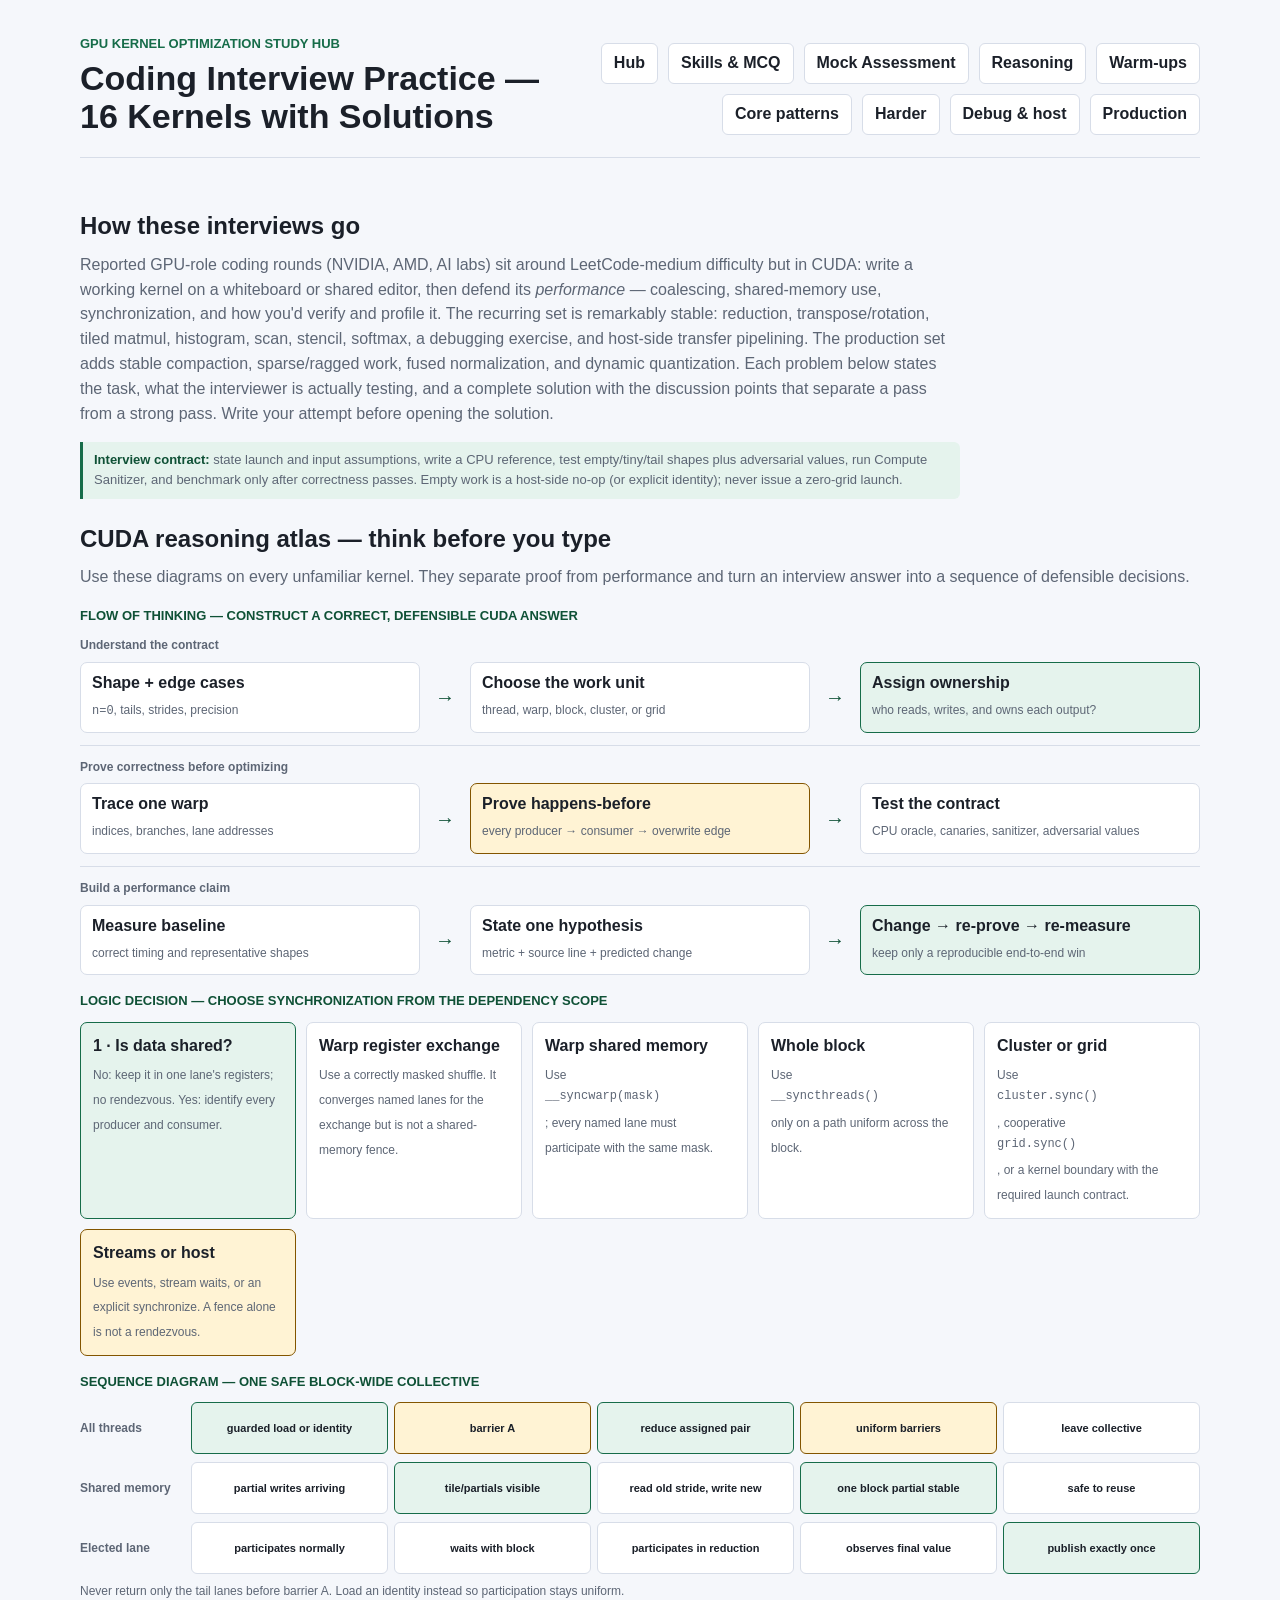
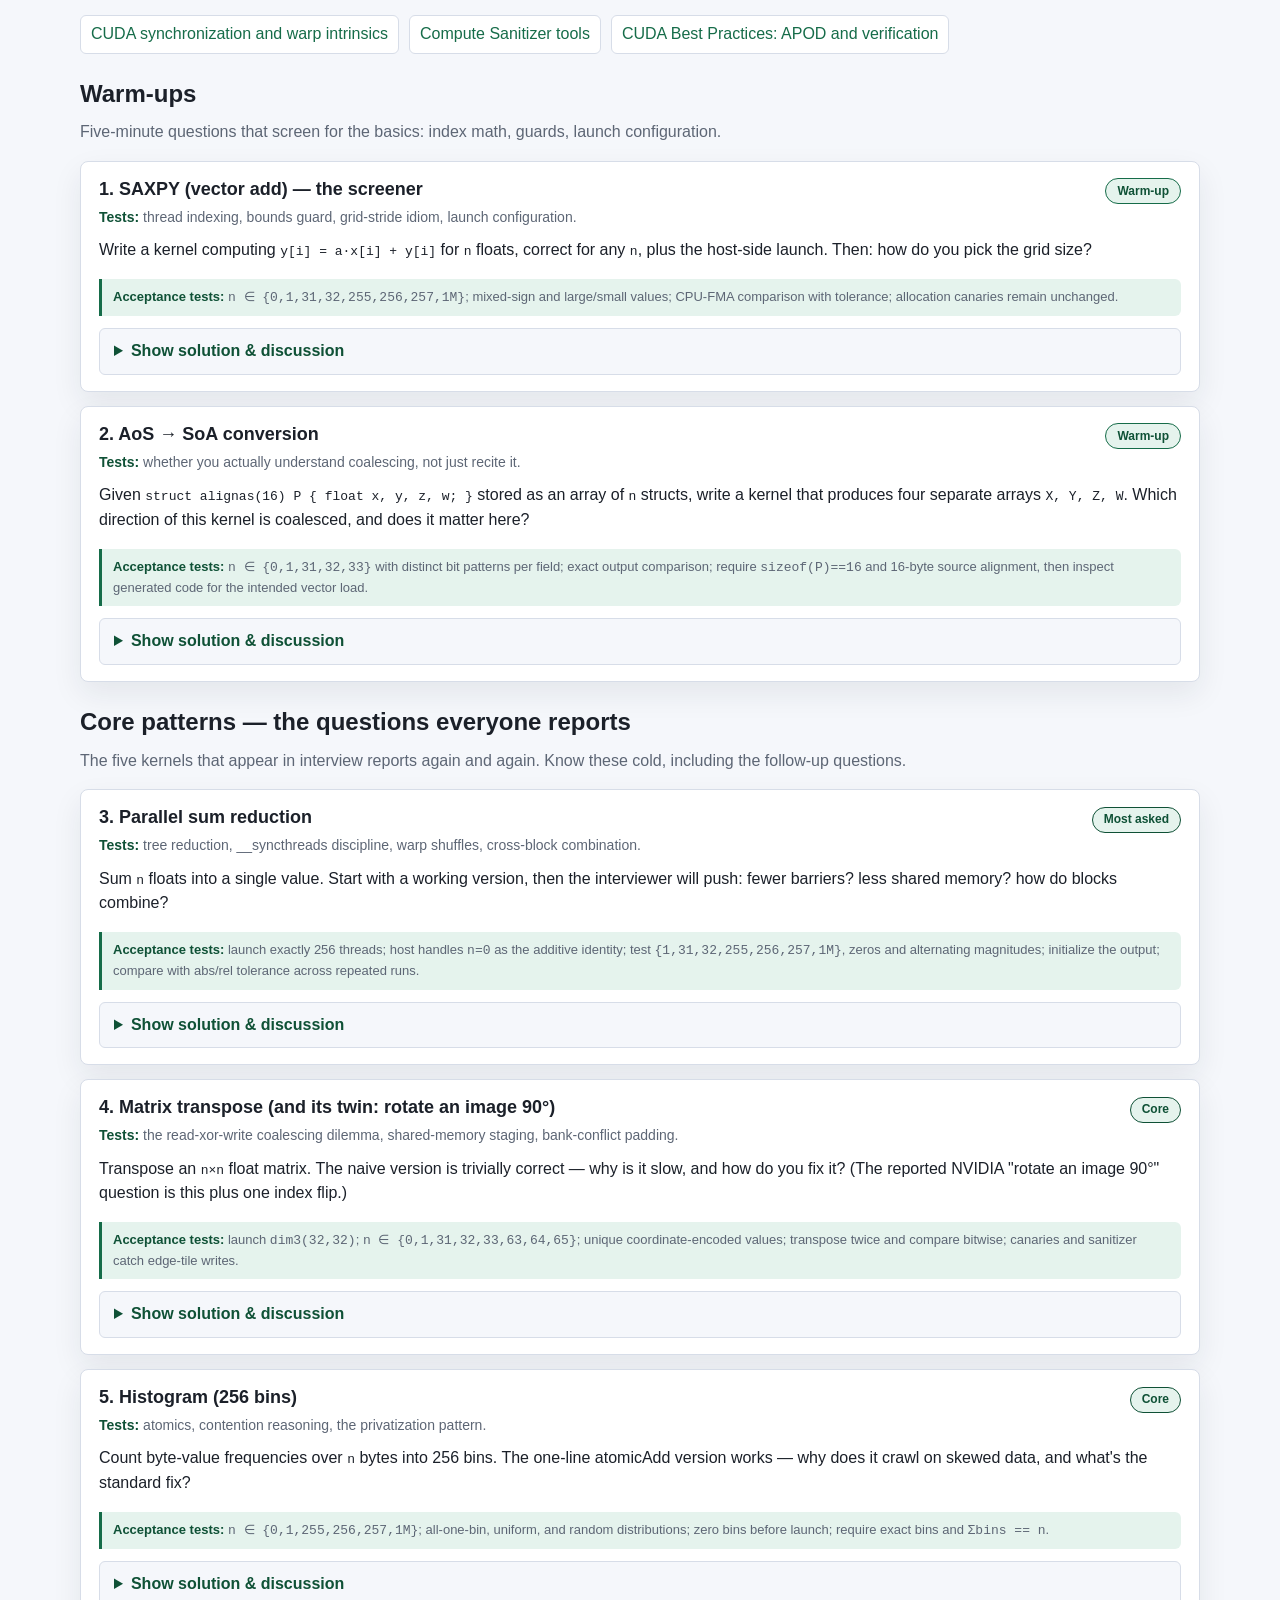
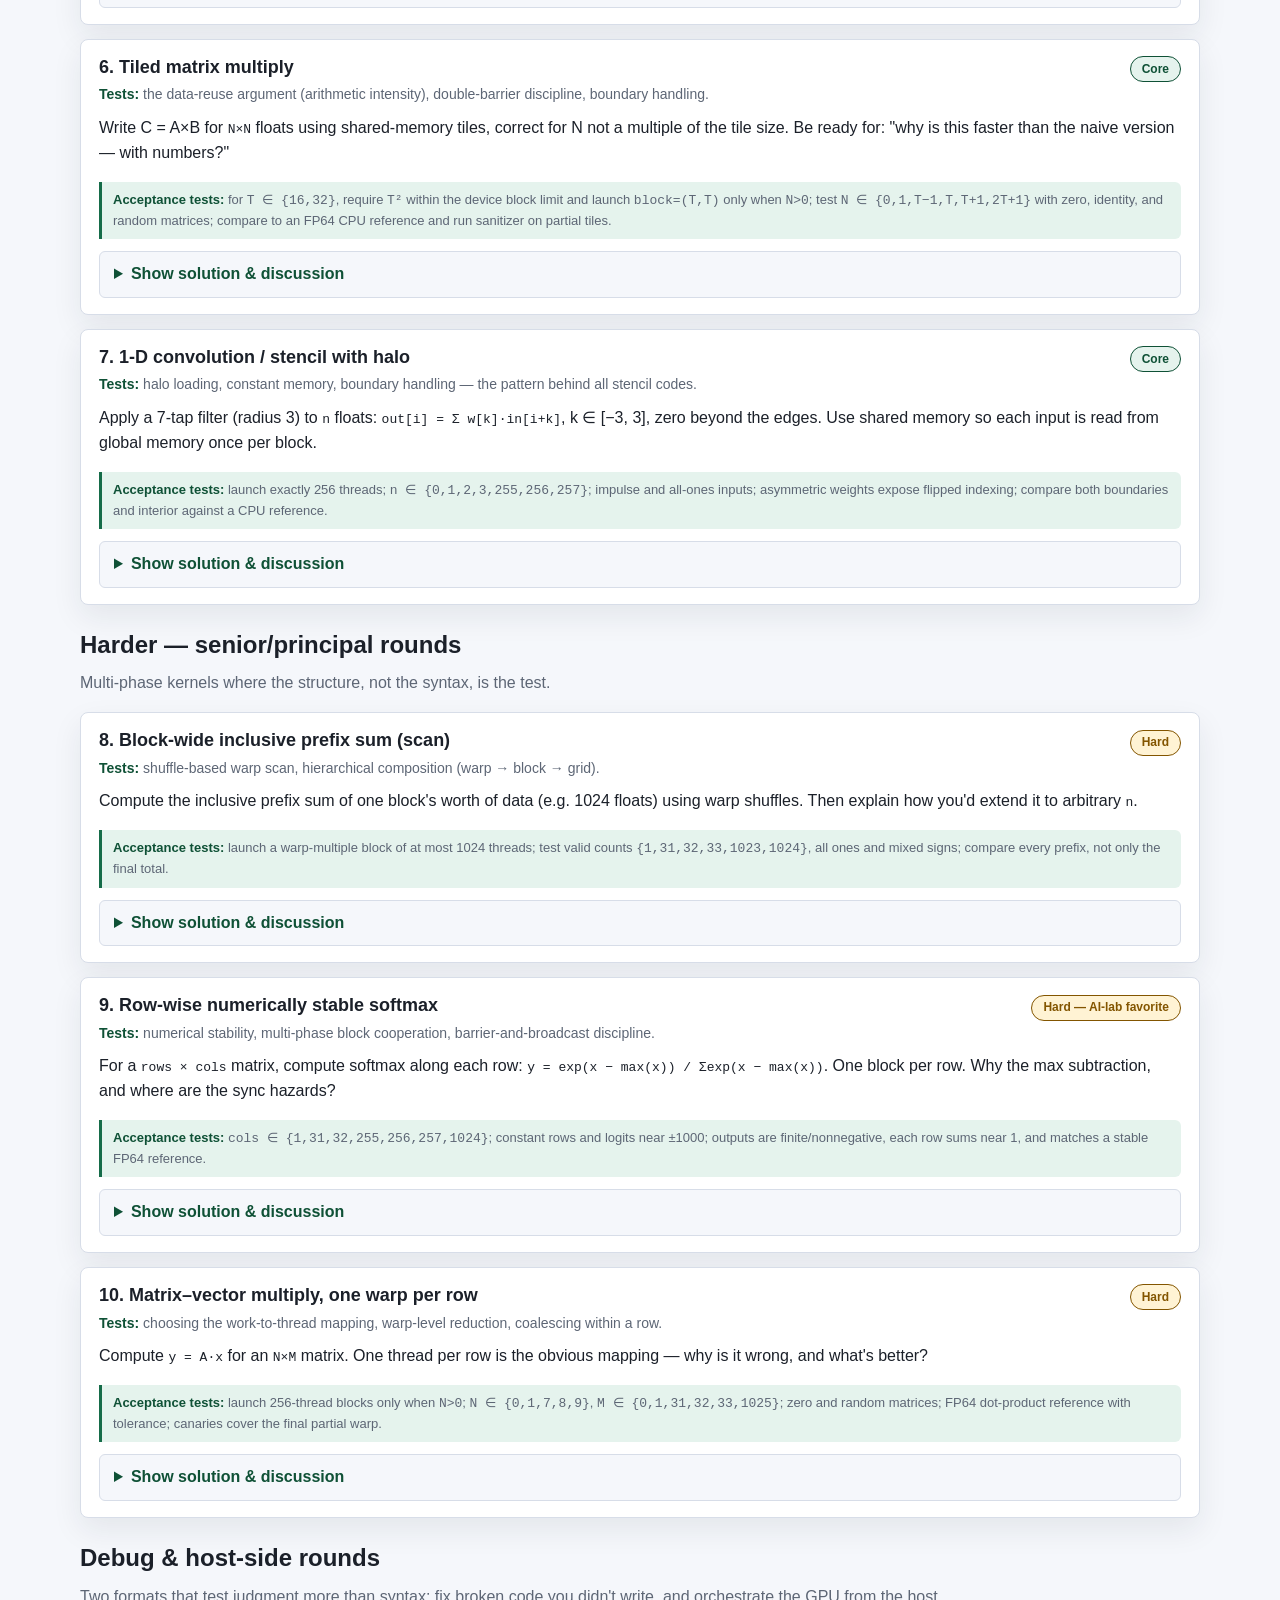
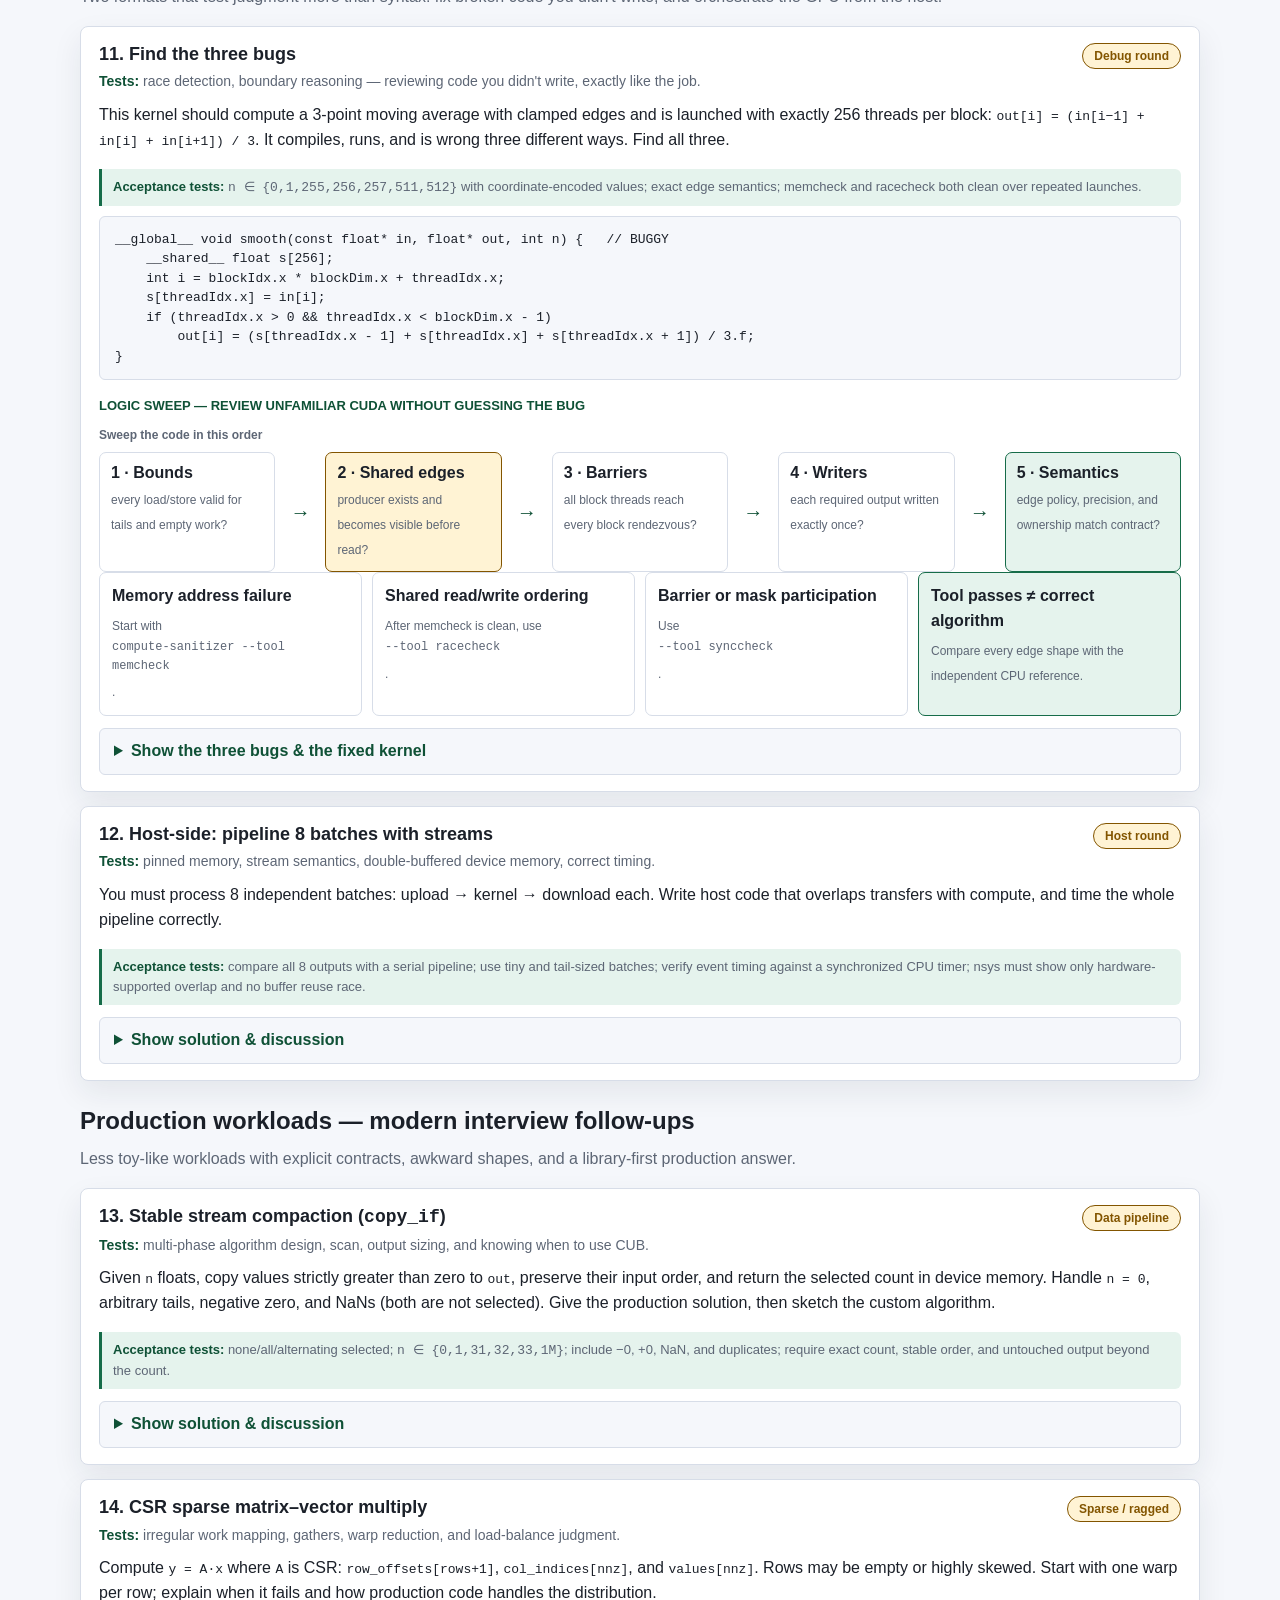
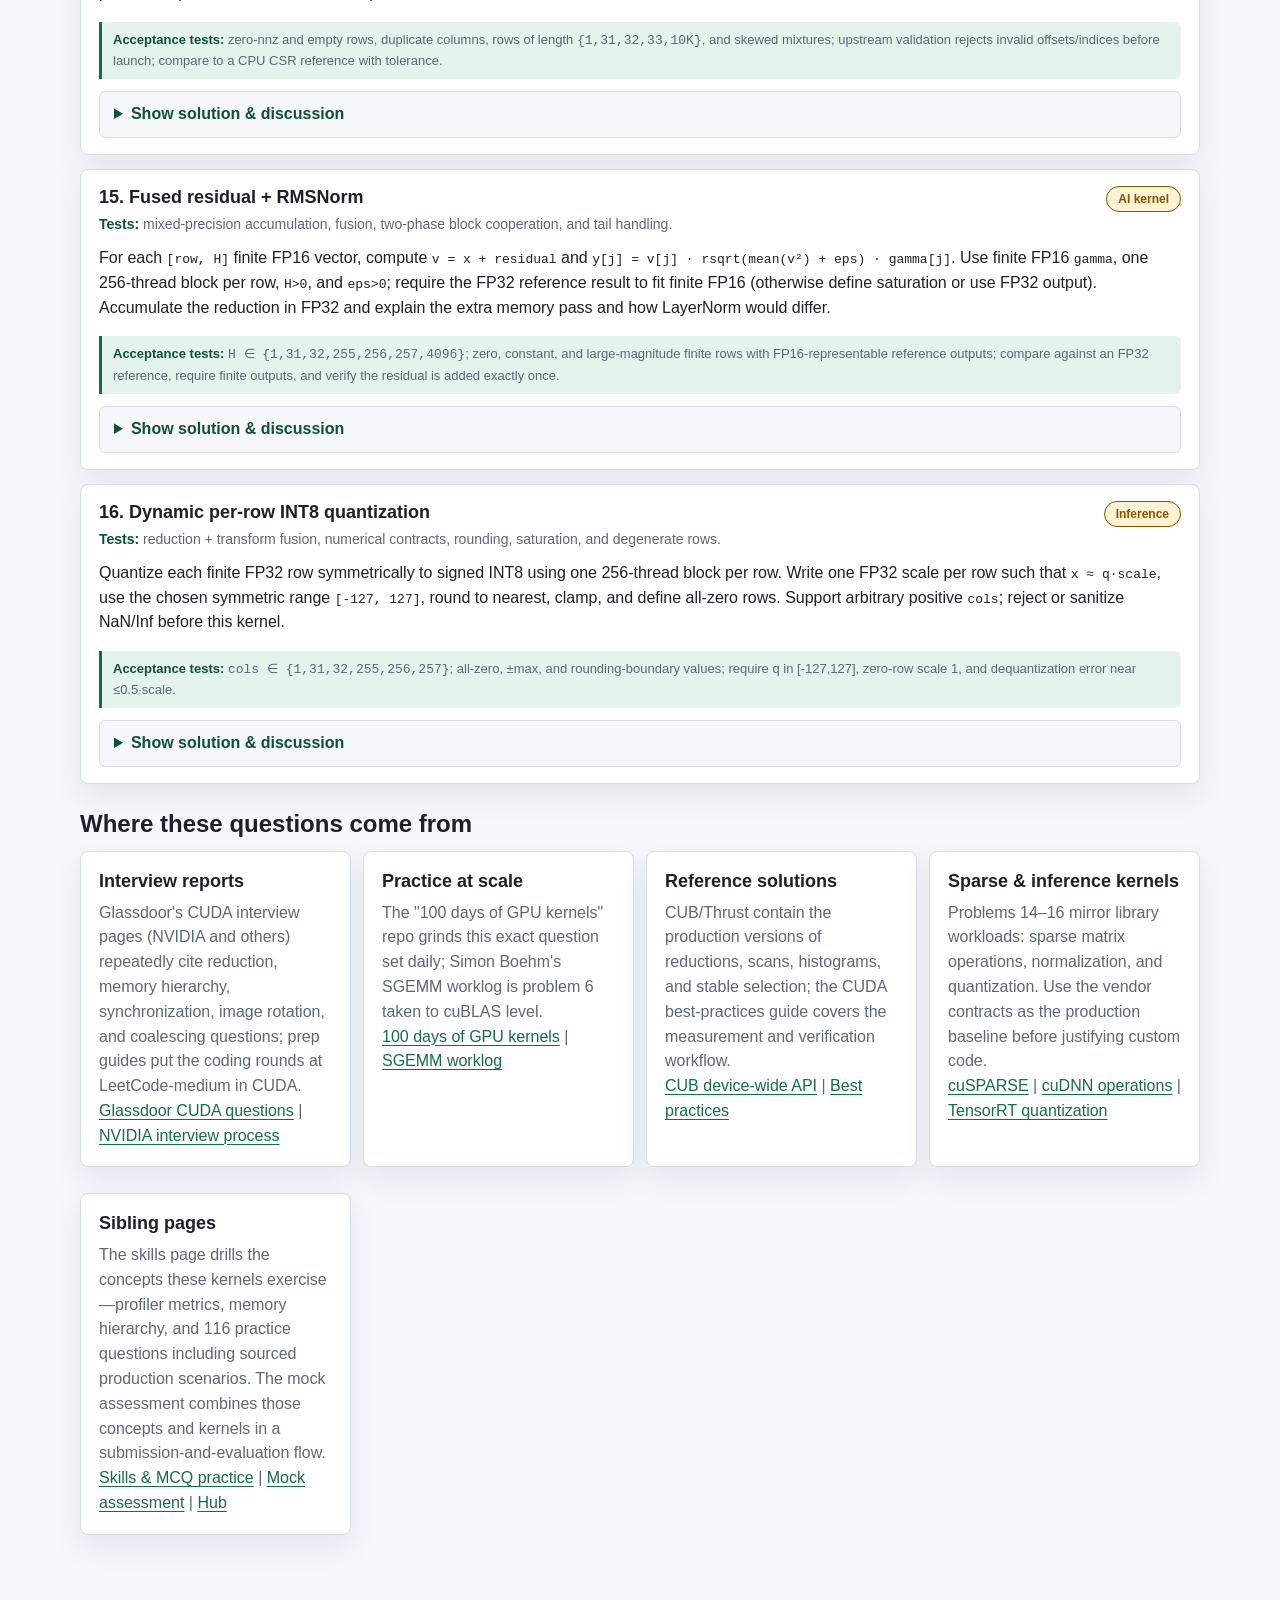
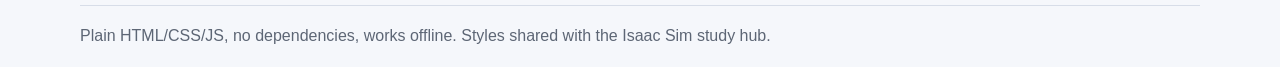
==== commit cf55f986: "Expand CUDA reasoning and assessment training" ====
--- a/docs/coding-practice.html
+++ b/docs/coding-practice.html
@@ -3,7 +3,7 @@
 <head>
   <meta charset="utf-8">
   <meta name="viewport" content="width=device-width, initial-scale=1">
-  <meta name="description" content="Hands-on CUDA coding interview practice: 12 kernel-writing problems with complete solutions and interviewer discussion — reduction, transpose, matmul, histogram, scan, softmax, debugging, and stream pipelines.">
+  <meta name="description" content="Hands-on CUDA coding interview practice: 16 kernel-writing problems with complete solutions and interviewer discussion — classic patterns plus compaction, sparse workloads, normalization, quantization, debugging, and stream pipelines.">
   <title>GPU Kernel Coding Interview Practice</title>
   <link rel="stylesheet" href="styles.css">
   <style>
@@ -17,6 +17,8 @@
     .tag.hard { background:var(--warn-soft); color:var(--warn); border:1px solid var(--warn); }
     .tests { margin:2px 0 10px; color:var(--muted); font-size:14px; }
     .tests strong { color:var(--accent-strong); }
+    .accept { margin:10px 0 0; padding:8px 11px; border-left:3px solid var(--accent); border-radius:0 6px 6px 0; background:var(--accent-soft); color:var(--muted); font-size:13px; }
+    .accept strong { color:var(--accent-strong); }
     .code { margin:10px 0 0; padding:13px 15px; overflow-x:auto; background:var(--bg); border:1px solid var(--line); border-radius:6px; font-family:Consolas,Menlo,monospace; font-size:13px; line-height:1.5; color:var(--text); }
     details.sol { margin-top:12px; border:1px solid var(--line); border-radius:6px; background:var(--bg); }
     details.sol summary { padding:10px 14px; cursor:pointer; font-weight:700; color:var(--accent-strong); }
@@ -27,21 +29,41 @@
     .sol-body li { margin-bottom:7px; color:var(--muted); }
     .sol-body li strong { color:var(--text); }
     .groupnote { color:var(--muted); }
+    .decision-grid { display:grid; grid-template-columns:repeat(auto-fit,minmax(210px,1fr)); gap:10px; }
+    .decision-card { min-width:0; padding:11px 12px; border:1px solid var(--line); border-radius:7px; background:var(--panel); }
+    .decision-card.question { border-color:var(--accent); background:var(--accent-soft); }
+    .decision-card.warn { border-color:var(--warn); background:var(--warn-soft); }
+    .decision-card strong,.decision-card code { display:block; margin-bottom:4px; }
+    .decision-card span { color:var(--muted); font-size:12px; }
+    .sequence-map { display:grid; gap:8px; }
+    .sequence-lane { display:grid; grid-template-columns:105px repeat(5,minmax(0,1fr)); gap:6px; align-items:stretch; }
+    .sequence-label { display:flex; align-items:center; color:var(--muted); font-size:12px; font-weight:700; }
+    .sequence-event { display:flex; min-width:0; min-height:52px; align-items:center; justify-content:center; padding:7px; border:1px solid var(--line); border-radius:6px; background:var(--panel); font-size:11px; font-weight:700; text-align:center; }
+    .sequence-event.active { border-color:var(--accent); background:var(--accent-soft); }
+    .sequence-event.guard { border-color:var(--warn); background:var(--warn-soft); }
+    @media (max-width:760px) {
+      .sequence-lane { grid-template-columns:1fr; }
+      .sequence-label { padding-top:8px; border-top:1px solid var(--line); }
+      .sequence-event { min-height:42px; }
+    }
   </style>
 </head>
 <body>
   <header class="topbar">
     <div>
       <p class="eyebrow">GPU kernel optimization study hub</p>
-      <h1>Coding Interview Practice — 12 Kernels with Solutions</h1>
+      <h1>Coding Interview Practice — 16 Kernels with Solutions</h1>
     </div>
     <nav aria-label="Site navigation">
       <a href="index.html">Hub</a>
       <a href="gpu-kernel-skills.html">Skills &amp; MCQ</a>
+      <a href="mock-assessment.html">Mock Assessment</a>
+      <a href="#reasoning">Reasoning</a>
       <a href="#warm">Warm-ups</a>
       <a href="#core">Core patterns</a>
       <a href="#hard">Harder</a>
       <a href="#debug">Debug &amp; host</a>
+      <a href="#production">Production</a>
     </nav>
   </header>
 
@@ -53,10 +75,82 @@
         write a working kernel on a whiteboard or shared editor, then defend its <em>performance</em> — coalescing,
         shared-memory use, synchronization, and how you'd verify and profile it. The recurring set is remarkably
         stable: reduction, transpose/rotation, tiled matmul, histogram, scan, stencil, softmax, a debugging
-        exercise, and host-side transfer pipelining. Each problem below states the task, what the interviewer is
+        exercise, and host-side transfer pipelining. The production set adds stable compaction, sparse/ragged
+        work, fused normalization, and dynamic quantization. Each problem below states the task, what the interviewer is
         actually testing, and a complete solution with the discussion points that separate a pass from a strong pass.
         Write your attempt before opening the solution.
       </p>
+      <p class="accept"><strong>Interview contract:</strong> state launch and input assumptions, write a CPU reference, test empty/tiny/tail shapes plus adversarial values, run Compute Sanitizer, and benchmark only after correctness passes. Empty work is a host-side no-op (or explicit identity); never issue a zero-grid launch.</p>
+    </section>
+
+    <section id="reasoning" class="section">
+      <h2>CUDA reasoning atlas — think before you type</h2>
+      <p class="groupnote">Use these diagrams on every unfamiliar kernel. They separate proof from performance and turn an interview answer into a sequence of defensible decisions.</p>
+
+      <figure class="study-figure" aria-labelledby="answer-flow-caption">
+        <figcaption id="answer-flow-caption">Flow of thinking — construct a correct, defensible CUDA answer</figcaption>
+        <p class="sr-only">A three-level workflow: extract the contract and ownership, prove bounds and synchronization, then measure and defend one controlled optimization.</p>
+        <div class="flow-level">
+          <span class="flow-level-label">Understand the contract</span>
+          <div class="flow-row" aria-hidden="true">
+            <div class="flow-step"><strong>Shape + edge cases</strong><span><code>n=0</code>, tails, strides, precision</span></div>
+            <span class="flow-arrow"></span>
+            <div class="flow-step"><strong>Choose the work unit</strong><span>thread, warp, block, cluster, or grid</span></div>
+            <span class="flow-arrow"></span>
+            <div class="flow-step accent"><strong>Assign ownership</strong><span>who reads, writes, and owns each output?</span></div>
+          </div>
+        </div>
+        <div class="flow-level">
+          <span class="flow-level-label">Prove correctness before optimizing</span>
+          <div class="flow-row" aria-hidden="true">
+            <div class="flow-step"><strong>Trace one warp</strong><span>indices, branches, lane addresses</span></div>
+            <span class="flow-arrow"></span>
+            <div class="flow-step warn"><strong>Prove happens-before</strong><span>every producer → consumer → overwrite edge</span></div>
+            <span class="flow-arrow"></span>
+            <div class="flow-step"><strong>Test the contract</strong><span>CPU oracle, canaries, sanitizer, adversarial values</span></div>
+          </div>
+        </div>
+        <div class="flow-level">
+          <span class="flow-level-label">Build a performance claim</span>
+          <div class="flow-row" aria-hidden="true">
+            <div class="flow-step"><strong>Measure baseline</strong><span>correct timing and representative shapes</span></div>
+            <span class="flow-arrow"></span>
+            <div class="flow-step"><strong>State one hypothesis</strong><span>metric + source line + predicted change</span></div>
+            <span class="flow-arrow"></span>
+            <div class="flow-step accent"><strong>Change → re-prove → re-measure</strong><span>keep only a reproducible end-to-end win</span></div>
+          </div>
+        </div>
+      </figure>
+
+      <figure class="study-figure" aria-labelledby="sync-decision-caption">
+        <figcaption id="sync-decision-caption">Logic decision — choose synchronization from the dependency scope</figcaption>
+        <p class="sr-only">First identify a producer-consumer dependency, its memory location, and all participating threads. Then select the narrowest primitive that provides both required ordering and participation.</p>
+        <div class="decision-grid">
+          <div class="decision-card question"><strong>1 · Is data shared?</strong><span>No: keep it in one lane's registers; no rendezvous. Yes: identify every producer and consumer.</span></div>
+          <div class="decision-card"><strong>Warp register exchange</strong><span>Use a correctly masked shuffle. It converges named lanes for the exchange but is not a shared-memory fence.</span></div>
+          <div class="decision-card"><strong>Warp shared memory</strong><span>Use <code>__syncwarp(mask)</code>; every named lane must participate with the same mask.</span></div>
+          <div class="decision-card"><strong>Whole block</strong><span>Use <code>__syncthreads()</code> only on a path uniform across the block.</span></div>
+          <div class="decision-card"><strong>Cluster or grid</strong><span>Use <code>cluster.sync()</code>, cooperative <code>grid.sync()</code>, or a kernel boundary with the required launch contract.</span></div>
+          <div class="decision-card warn"><strong>Streams or host</strong><span>Use events, stream waits, or an explicit synchronize. A fence alone is not a rendezvous.</span></div>
+        </div>
+      </figure>
+
+      <figure class="study-figure" aria-labelledby="collective-sequence-caption">
+        <figcaption id="collective-sequence-caption">Sequence diagram — one safe block-wide collective</figcaption>
+        <p class="sr-only">All threads perform guarded loads, rendezvous, cooperate on shared state with uniform barriers, then one elected thread publishes the block result.</p>
+        <div class="sequence-map" aria-hidden="true">
+          <div class="sequence-lane"><span class="sequence-label">All threads</span><span class="sequence-event active">guarded load or identity</span><span class="sequence-event guard">barrier A</span><span class="sequence-event active">reduce assigned pair</span><span class="sequence-event guard">uniform barriers</span><span class="sequence-event">leave collective</span></div>
+          <div class="sequence-lane"><span class="sequence-label">Shared memory</span><span class="sequence-event">partial writes arriving</span><span class="sequence-event active">tile/partials visible</span><span class="sequence-event">read old stride, write new</span><span class="sequence-event active">one block partial stable</span><span class="sequence-event">safe to reuse</span></div>
+          <div class="sequence-lane"><span class="sequence-label">Elected lane</span><span class="sequence-event">participates normally</span><span class="sequence-event">waits with block</span><span class="sequence-event">participates in reduction</span><span class="sequence-event">observes final value</span><span class="sequence-event active">publish exactly once</span></div>
+        </div>
+        <p class="figure-note">Never return only the tail lanes before barrier A. Load an identity instead so participation stays uniform.</p>
+      </figure>
+
+      <div class="link-list">
+        <a href="https://docs.nvidia.com/cuda/cuda-programming-guide/05-appendices/cpp-language-extensions.html" target="_blank" rel="noopener">CUDA synchronization and warp intrinsics</a>
+        <a href="https://docs.nvidia.com/compute-sanitizer/ComputeSanitizer/index.html" target="_blank" rel="noopener">Compute Sanitizer tools</a>
+        <a href="https://docs.nvidia.com/cuda/cuda-c-best-practices-guide/index.html" target="_blank" rel="noopener">CUDA Best Practices: APOD and verification</a>
+      </div>
     </section>
 
     <!-- ================= WARM-UPS ================= -->
@@ -68,6 +162,7 @@
         <div class="prob-head"><h3>1. SAXPY (vector add) — the screener</h3><span class="tag warm">Warm-up</span></div>
         <p class="tests"><strong>Tests:</strong> thread indexing, bounds guard, grid-stride idiom, launch configuration.</p>
         <p>Write a kernel computing <code>y[i] = a·x[i] + y[i]</code> for <code>n</code> floats, correct for any <code>n</code>, plus the host-side launch. Then: how do you pick the grid size?</p>
+        <p class="accept"><strong>Acceptance tests:</strong> <code>n ∈ {0,1,31,32,255,256,257,1M}</code>; mixed-sign and large/small values; CPU-FMA comparison with tolerance; allocation canaries remain unchanged.</p>
         <details class="sol"><summary>Show solution &amp; discussion</summary><div class="sol-body">
 <pre class="code">__global__ void saxpy(int n, float a, const float* __restrict__ x,
                       float* __restrict__ y) {
@@ -79,11 +174,13 @@
 
 // host
 int block = 256;
-int grid  = std::min((n + block - 1) / block,      // round UP, never n/block
-                     32 * numSMs);                 // cap: a few waves is enough
-saxpy&lt;&lt;&lt;grid, block&gt;&gt;&gt;(n, a, d_x, d_y);</pre>
-          <ul>
-            <li><strong>The two classic fails:</strong> <code>n / block</code> (drops the tail unless n divides evenly) and no guard at all (out-of-bounds writes). The grid-stride loop handles both and works for any launch shape.</li>
+if (n &gt; 0) {                                       // a zero-block launch is invalid
+    int grid = std::min((n + block - 1) / block,   // round UP, never n/block
+                        32 * numSMs);               // cap: a few waves is enough
+    saxpy&lt;&lt;&lt;grid, block&gt;&gt;&gt;(n, a, d_x, d_y);
+}</pre>
+          <ul>
+            <li><strong>The classic fails:</strong> <code>n / block</code> drops the tail, no guard writes out of bounds, and launching a zero-sized grid for <code>n=0</code> is invalid. The host treats empty input as a no-op; the grid-stride loop handles every nonempty tail.</li>
             <li><strong>Grid size answer:</strong> enough blocks to fill every SM a few times over (e.g. 32 × SM count); more than that adds nothing for a memory-bound kernel. Mentioning the cap shows you know launches aren't "one thread per element or bust".</li>
             <li><strong>Performance framing:</strong> SAXPY is 2 FLOPs per 12 bytes — hopelessly memory-bound, so the only meaningful metric is achieved bandwidth vs peak. Saying this unprompted is a strong-pass signal.</li>
           </ul>
@@ -93,22 +190,27 @@
       <article class="prob" id="q2">
         <div class="prob-head"><h3>2. AoS → SoA conversion</h3><span class="tag warm">Warm-up</span></div>
         <p class="tests"><strong>Tests:</strong> whether you actually understand coalescing, not just recite it.</p>
-        <p>Given <code>struct P { float x, y, z, w; }</code> stored as an array of <code>n</code> structs, write a kernel that produces four separate arrays <code>X, Y, Z, W</code>. Which direction of this kernel is coalesced, and does it matter here?</p>
-        <details class="sol"><summary>Show solution &amp; discussion</summary><div class="sol-body">
-<pre class="code">__global__ void aos_to_soa(const float4* __restrict__ in,   // P as float4
+        <p>Given <code>struct alignas(16) P { float x, y, z, w; }</code> stored as an array of <code>n</code> structs, write a kernel that produces four separate arrays <code>X, Y, Z, W</code>. Which direction of this kernel is coalesced, and does it matter here?</p>
+        <p class="accept"><strong>Acceptance tests:</strong> <code>n ∈ {0,1,31,32,33}</code> with distinct bit patterns per field; exact output comparison; require <code>sizeof(P)==16</code> and 16-byte source alignment, then inspect generated code for the intended vector load.</p>
+        <details class="sol"><summary>Show solution &amp; discussion</summary><div class="sol-body">
+<pre class="code">struct alignas(16) P { float x, y, z, w; };
+static_assert(sizeof(P) == 16);
+
+__global__ void aos_to_soa(const P* __restrict__ in,
                            float* __restrict__ X, float* __restrict__ Y,
                            float* __restrict__ Z, float* __restrict__ W,
                            int n) {
     for (int i = blockIdx.x * blockDim.x + threadIdx.x; i &lt; n;
          i += gridDim.x * blockDim.x) {
-        float4 p = in[i];        // ONE 16-byte vector load — fully coalesced
+        P p = in[i];             // eligible for one aligned 16-byte load;
+                                 // confirm LDG.128 (or equivalent) in SASS
         X[i] = p.x;  Y[i] = p.y; // four coalesced 4-byte stores
         Z[i] = p.z;  W[i] = p.w;
     }
 }</pre>
           <ul>
-            <li><strong>The insight being probed:</strong> reading the struct as a <code>float4</code> makes the "bad" AoS side coalesced too — a warp reads 32 consecutive 16-byte vectors = 512 contiguous bytes. Loading field-by-field through a <code>const P*</code> would stride 16 bytes per lane per field and waste 3/4 of each sector.</li>
-            <li><strong>Requirement to state:</strong> the struct is 16 bytes and the pointer 16-byte aligned, so the <code>float4</code> reinterpret is legal.</li>
+            <li><strong>The insight being probed:</strong> an aligned whole-record load lets a warp request 32 consecutive 16-byte records = 512 contiguous bytes. Loading field-by-field can instead issue four stride-16 instructions with poor sector utilization, so inspect SASS rather than assuming the compiler vectorized it.</li>
+            <li><strong>Requirement to state:</strong> the stored type itself is the 16-byte-aligned <code>P</code>. Alignment alone does not make reinterpreting an unrelated <code>P*</code> as <code>float4*</code> legal under C++ aliasing rules.</li>
             <li><strong>Bigger picture:</strong> this kernel is worth running once if many later kernels each use one field; if only one kernel reads the data, fuse the conversion into it instead — a data-layout decision, not a kernel decision.</li>
           </ul>
         </div></details>
@@ -124,6 +226,7 @@
         <div class="prob-head"><h3>3. Parallel sum reduction</h3><span class="tag core">Most asked</span></div>
         <p class="tests"><strong>Tests:</strong> tree reduction, __syncthreads discipline, warp shuffles, cross-block combination.</p>
         <p>Sum <code>n</code> floats into a single value. Start with a working version, then the interviewer will push: fewer barriers? less shared memory? how do blocks combine?</p>
+        <p class="accept"><strong>Acceptance tests:</strong> launch exactly 256 threads; host handles <code>n=0</code> as the additive identity; test <code>{1,31,32,255,256,257,1M}</code>, zeros and alternating magnitudes; initialize the output; compare with abs/rel tolerance across repeated runs.</p>
         <details class="sol"><summary>Show solution &amp; discussion</summary><div class="sol-body">
 <pre class="code">__global__ void reduce_sum(const float* __restrict__ in, float* out, int n) {
     __shared__ float s[256];                       // = blockDim.x
@@ -148,7 +251,31 @@
         if (threadIdx.x == 0) atomicAdd(out, v);   // 4) one atomic per block
     }
 }
-// host: cudaMemset(out, 0, 4) before launch!</pre>
+// host: cudaMemset(out, 0, 4); for n==0 stop there, otherwise launch
+//       with exactly 256 threads per block.</pre>
+          <figure class="study-figure" aria-labelledby="reduction-dataflow-caption">
+            <figcaption id="reduction-dataflow-caption">Reduction data flow — use the cheapest scope that can still combine the values</figcaption>
+            <p class="sr-only">Inputs flow through per-thread registers, a block shared-memory tree, warp register shuffles, and finally either one atomic per block or deterministic partials for a second kernel.</p>
+            <div class="flow-row" aria-hidden="true">
+              <div class="flow-step"><strong>Grid-stride inputs</strong><span>many elements per thread</span></div>
+              <span class="flow-arrow"></span>
+              <div class="flow-step accent"><strong>Register <code>v</code></strong><span>thread-local sum · no synchronization</span></div>
+              <span class="flow-arrow"></span>
+              <div class="flow-step warn"><strong>Shared tree</strong><span>256 → 64 · uniform block barriers</span></div>
+              <span class="flow-arrow"></span>
+              <div class="flow-step accent"><strong>Warp shuffle</strong><span>32 → 1 · register exchange</span></div>
+              <span class="flow-arrow"></span>
+              <div class="flow-step"><strong>Block partial</strong><span>one value per block</span></div>
+            </div>
+            <div class="flow-level">
+              <span class="flow-level-label">Final combine decision</span>
+              <div class="decision-grid" aria-hidden="true">
+                <div class="decision-card question"><strong>Need deterministic/reproducible order?</strong><span>The product contract decides—not the kernel author's preference.</span></div>
+                <div class="decision-card"><strong>Yes → partials + second kernel</strong><span>Controlled tree order; extra launch and temporary storage.</span></div>
+                <div class="decision-card"><strong>No → one <code>atomicAdd</code> / block</strong><span>Simple and often fast; low bits may vary with arrival order.</span></div>
+              </div>
+            </div>
+          </figure>
           <ul>
             <li><strong>The layered structure is the answer:</strong> registers (free) → shared tree (cheap) → shuffles (barrier-free) → one atomic per block (expensive, done once). Each layer uses the cheapest mechanism that still works.</li>
             <li><strong>Follow-up "why stride halving downward?":</strong> active threads stay contiguous (0..stride), so whole warps retire; the naive interleaved version (<code>tid % (2*stride) == 0</code>) diverges every warp.</li>
@@ -162,6 +289,7 @@
         <div class="prob-head"><h3>4. Matrix transpose (and its twin: rotate an image 90°)</h3><span class="tag core">Core</span></div>
         <p class="tests"><strong>Tests:</strong> the read-xor-write coalescing dilemma, shared-memory staging, bank-conflict padding.</p>
         <p>Transpose an <code>n×n</code> float matrix. The naive version is trivially correct — why is it slow, and how do you fix it? (The reported NVIDIA "rotate an image 90°" question is this plus one index flip.)</p>
+        <p class="accept"><strong>Acceptance tests:</strong> launch <code>dim3(32,32)</code>; <code>n ∈ {0,1,31,32,33,63,64,65}</code>; unique coordinate-encoded values; transpose twice and compare bitwise; canaries and sanitizer catch edge-tile writes.</p>
         <details class="sol"><summary>Show solution &amp; discussion</summary><div class="sol-body">
 <pre class="code">__global__ void transpose(const float* __restrict__ in,
                           float* __restrict__ out, int n) {
@@ -192,6 +320,7 @@
         <div class="prob-head"><h3>5. Histogram (256 bins)</h3><span class="tag core">Core</span></div>
         <p class="tests"><strong>Tests:</strong> atomics, contention reasoning, the privatization pattern.</p>
         <p>Count byte-value frequencies over <code>n</code> bytes into 256 bins. The one-line atomicAdd version works — why does it crawl on skewed data, and what's the standard fix?</p>
+        <p class="accept"><strong>Acceptance tests:</strong> <code>n ∈ {0,1,255,256,257,1M}</code>; all-one-bin, uniform, and random distributions; zero bins before launch; require exact bins and <code>Σbins == n</code>.</p>
         <details class="sol"><summary>Show solution &amp; discussion</summary><div class="sol-body">
 <pre class="code">__global__ void hist256(const unsigned char* __restrict__ data, size_t n,
                         unsigned int* __restrict__ bins) {
@@ -220,6 +349,7 @@
         <div class="prob-head"><h3>6. Tiled matrix multiply</h3><span class="tag core">Core</span></div>
         <p class="tests"><strong>Tests:</strong> the data-reuse argument (arithmetic intensity), double-barrier discipline, boundary handling.</p>
         <p>Write C = A×B for <code>N×N</code> floats using shared-memory tiles, correct for N not a multiple of the tile size. Be ready for: "why is this faster than the naive version — with numbers?"</p>
+        <p class="accept"><strong>Acceptance tests:</strong> for <code>T ∈ {16,32}</code>, require <code>T²</code> within the device block limit and launch <code>block=(T,T)</code> only when <code>N&gt;0</code>; test <code>N ∈ {0,1,T−1,T,T+1,2T+1}</code> with zero, identity, and random matrices; compare to an FP64 CPU reference and run sanitizer on partial tiles.</p>
         <details class="sol"><summary>Show solution &amp; discussion</summary><div class="sol-body">
 <pre class="code">template &lt;int T&gt;                                    // T = 16 or 32
 __global__ void sgemm(const float* __restrict__ A, const float* __restrict__ B,
@@ -241,7 +371,28 @@
         __syncthreads();                            // done reading before reload
     }
     if (row &lt; N &amp;&amp; col &lt; N) C[row * N + col] = acc;
-}</pre>
+}
+// host: if (N &gt; 0), require T*T &lt;= maxThreadsPerBlock and launch
+// dim3 block(T,T), grid((N+T-1)/T, (N+T-1)/T); otherwise no launch.</pre>
+          <figure class="study-figure" aria-labelledby="matmul-state-caption">
+            <figcaption id="matmul-state-caption">Tile-loop state machine — both barriers protect a different ownership transition</figcaption>
+            <p class="sr-only">Each tile moves from guarded loading to ready, consuming, reusable, and either the next tile or final output. The first barrier prevents reading a half-loaded tile; the second prevents overwriting data still being consumed.</p>
+            <div class="flow-row" aria-hidden="true">
+              <div class="flow-step"><strong>Filling tile</strong><span>guarded A/B loads · out of bounds becomes zero</span></div>
+              <span class="flow-arrow"><small>barrier 1</small></span>
+              <div class="flow-step accent"><strong>Tile ready</strong><span>all writes visible to the block</span></div>
+              <span class="flow-arrow"></span>
+              <div class="flow-step"><strong>Consuming</strong><span><code>T</code> FMAs reuse shared values</span></div>
+              <span class="flow-arrow"><small>barrier 2</small></span>
+              <div class="flow-step warn"><strong>Reusable</strong><span>all readers finished; next tile may overwrite</span></div>
+              <span class="flow-arrow"></span>
+              <div class="flow-step"><strong>Advance or store</strong><span>more <code>k0</code>? loop · otherwise guarded C write</span></div>
+            </div>
+            <div class="decision-grid">
+              <div class="decision-card warn"><strong>Missing barrier 1</strong><span>Read-after-write hazard: some warps compute from a half-loaded tile.</span></div>
+              <div class="decision-card warn"><strong>Missing barrier 2</strong><span>Write-after-read hazard: a fast warp reloads storage while a slow warp still consumes it.</span></div>
+            </div>
+          </figure>
           <ul>
             <li><strong>The numbers they want:</strong> naive matmul loads each A/B element N times from DRAM (~0.25 FLOP/byte — memory-bound). Tiling loads each element once per tile: T× fewer bytes, arithmetic intensity ~T/4 FLOP/byte — at T=32 the kernel crosses to compute-bound.</li>
             <li><strong>Both barriers are load-bearing:</strong> the first prevents computing on a half-loaded tile, the second prevents a fast warp from overwriting a tile others still read. Removing the second is the classic intermittent-corruption bug.</li>
@@ -255,6 +406,7 @@
         <div class="prob-head"><h3>7. 1-D convolution / stencil with halo</h3><span class="tag core">Core</span></div>
         <p class="tests"><strong>Tests:</strong> halo loading, constant memory, boundary handling — the pattern behind all stencil codes.</p>
         <p>Apply a 7-tap filter (radius 3) to <code>n</code> floats: <code>out[i] = Σ w[k]·in[i+k]</code>, k ∈ [−3, 3], zero beyond the edges. Use shared memory so each input is read from global memory once per block.</p>
+        <p class="accept"><strong>Acceptance tests:</strong> launch exactly 256 threads; <code>n ∈ {0,1,2,3,255,256,257}</code>; impulse and all-ones inputs; asymmetric weights expose flipped indexing; compare both boundaries and interior against a CPU reference.</p>
         <details class="sol"><summary>Show solution &amp; discussion</summary><div class="sol-body">
 <pre class="code">__constant__ float c_w[7];                          // broadcast-friendly
 
@@ -300,6 +452,7 @@
         <div class="prob-head"><h3>8. Block-wide inclusive prefix sum (scan)</h3><span class="tag hard">Hard</span></div>
         <p class="tests"><strong>Tests:</strong> shuffle-based warp scan, hierarchical composition (warp → block → grid).</p>
         <p>Compute the inclusive prefix sum of one block's worth of data (e.g. 1024 floats) using warp shuffles. Then explain how you'd extend it to arbitrary <code>n</code>.</p>
+        <p class="accept"><strong>Acceptance tests:</strong> launch a warp-multiple block of at most 1024 threads; test valid counts <code>{1,31,32,33,1023,1024}</code>, all ones and mixed signs; compare every prefix, not only the final total.</p>
         <details class="sol"><summary>Show solution &amp; discussion</summary><div class="sol-body">
 <pre class="code">__global__ void block_scan_inclusive(const float* __restrict__ in,
                                      float* __restrict__ out, int n) {
@@ -331,6 +484,32 @@
     if (warp &gt; 0) v += warp_sums[warp - 1];
     if (g &lt; n) out[g] = v;
 }</pre>
+          <figure class="study-figure" aria-labelledby="scan-flow-caption">
+            <figcaption id="scan-flow-caption">Hierarchical scan — the same composition at warp, block, and grid scope</figcaption>
+            <p class="sr-only">Within a block, each warp scans locally, lane 31 publishes the warp total, warp zero scans those totals after a barrier, and every warp adds the preceding warp prefix after another barrier. A device-wide scan repeats the shape across blocks.</p>
+            <div class="flow-level">
+              <span class="flow-level-label">Inside one block</span>
+              <div class="flow-row" aria-hidden="true">
+                <div class="flow-step"><strong>Warp-local scan</strong><span>shuffle-up across 32 lanes</span></div>
+                <span class="flow-arrow"><small>lane 31</small></span>
+                <div class="flow-step"><strong>Publish warp totals</strong><span>one value per warp</span></div>
+                <span class="flow-arrow"><small>block barrier</small></span>
+                <div class="flow-step accent"><strong>Warp 0 scans totals</strong><span>prefix for every warp</span></div>
+                <span class="flow-arrow"><small>block barrier</small></span>
+                <div class="flow-step"><strong>Uniform add</strong><span>add preceding-warp prefix</span></div>
+              </div>
+            </div>
+            <div class="flow-level">
+              <span class="flow-level-label">Extend to the whole grid</span>
+              <div class="flow-row" aria-hidden="true">
+                <div class="flow-step"><strong>Scan each block</strong><span>emit one block sum</span></div>
+                <span class="flow-arrow"></span>
+                <div class="flow-step accent"><strong>Scan block sums</strong><span>small second kernel</span></div>
+                <span class="flow-arrow"></span>
+                <div class="flow-step"><strong>Uniform add</strong><span>offset every block</span></div>
+              </div>
+            </div>
+          </figure>
           <ul>
             <li><strong>The composition is the answer:</strong> scan within warps (no barriers, shuffles), scan the warp totals, add the prefix back. The same three-level shape extends to the grid: per-block sums → scan of block sums (tiny second kernel) → uniform add third kernel. Or a decoupled-lookback single pass, which is what CUB does — name it.</li>
             <li><strong>Why <code>__shfl_up_sync</code>:</strong> lane i needs the value from lane i−off; the <code>lane &gt;= off</code> guard keeps low lanes' values unchanged, which is exactly Hillis-Steele.</li>
@@ -343,6 +522,7 @@
         <div class="prob-head"><h3>9. Row-wise numerically stable softmax</h3><span class="tag hard">Hard — AI-lab favorite</span></div>
         <p class="tests"><strong>Tests:</strong> numerical stability, multi-phase block cooperation, barrier-and-broadcast discipline.</p>
         <p>For a <code>rows × cols</code> matrix, compute softmax along each row: <code>y = exp(x − max(x)) / Σexp(x − max(x))</code>. One block per row. Why the max subtraction, and where are the sync hazards?</p>
+        <p class="accept"><strong>Acceptance tests:</strong> <code>cols ∈ {1,31,32,255,256,257,1024}</code>; constant rows and logits near ±1000; outputs are finite/nonnegative, each row sums near 1, and matches a stable FP64 reference.</p>
         <details class="sol"><summary>Show solution &amp; discussion</summary><div class="sol-body">
 <pre class="code">__global__ void softmax_rows(const float* __restrict__ X,
                              float* __restrict__ Y, int cols) {
@@ -380,10 +560,22 @@
     for (int i = threadIdx.x; i &lt; cols; i += blockDim.x) y[i] *= inv;
 }
 // launch: softmax_rows&lt;&lt;&lt;rows, 256, 256 * sizeof(float)&gt;&gt;&gt;(X, Y, cols);</pre>
+          <figure class="study-figure" aria-labelledby="softmax-flow-caption">
+            <figcaption id="softmax-flow-caption">Stable softmax — three cooperative phases sharing one scratch buffer</figcaption>
+            <p class="sr-only">The block first reads the row and reduces its maximum. After broadcasting the maximum and synchronizing before scratch reuse, it rereads the row, computes exponentials, writes them, and reduces their sum. After the final reduction barrier it normalizes the stored values.</p>
+            <div class="flow-row" aria-hidden="true">
+              <div class="flow-step accent"><strong>1 · Reduce max</strong><span>read <code>x</code> → shared max <code>m</code></span></div>
+              <span class="flow-arrow"><small>broadcast m · barrier before scratch reuse</small></span>
+              <div class="flow-step warn"><strong>2 · Exponentiate + sum</strong><span>read <code>x</code> again · write <code>y</code> · reduce Σ</span></div>
+              <span class="flow-arrow"><small>final reduction barrier · broadcast 1/Σ</small></span>
+              <div class="flow-step accent"><strong>3 · Normalize</strong><span>reread and rewrite <code>y</code></span></div>
+            </div>
+            <p class="figure-note">Global traffic per element: <code>x</code> read twice; <code>y</code> written, reread, and rewritten.</p>
+          </figure>
           <ul>
             <li><strong>Why subtract the max:</strong> exp(1000) overflows to inf and the row becomes NaN; exp(x − max) ≤ 1 always. The result is mathematically identical — this is THE canonical numerical-stability question.</li>
             <li><strong>The subtle barrier:</strong> the <code>__syncthreads()</code> after <code>m = s[0]</code> — without it a fast thread starts phase 2 and overwrites <code>s[0]</code> while slow threads are still reading the max. Interviewers plant exactly this hazard.</li>
-            <li><strong>Traffic accounting:</strong> stashing exp in <code>y</code> makes it 2 reads + 2 writes per element; fusing with a following op or keeping rows in registers/shared (when cols is small) is the optimization discussion. Online softmax (single-pass max+sum, the FlashAttention trick) is the strong-pass name-drop.</li>
+            <li><strong>Traffic accounting:</strong> this implementation reads <code>x</code> once for max and again for exp, then writes and rereads <code>y</code> for normalization: 3 global reads + 2 writes per element. Fusing with a following op or keeping a small row in registers/shared reduces that traffic. Online softmax (the FlashAttention building block) combines running max and sum without materializing the score matrix.</li>
           </ul>
         </div></details>
       </article>
@@ -392,6 +584,7 @@
         <div class="prob-head"><h3>10. Matrix–vector multiply, one warp per row</h3><span class="tag hard">Hard</span></div>
         <p class="tests"><strong>Tests:</strong> choosing the work-to-thread mapping, warp-level reduction, coalescing within a row.</p>
         <p>Compute <code>y = A·x</code> for an <code>N×M</code> matrix. One thread per row is the obvious mapping — why is it wrong, and what's better?</p>
+        <p class="accept"><strong>Acceptance tests:</strong> launch 256-thread blocks only when <code>N&gt;0</code>; <code>N ∈ {0,1,7,8,9}</code>, <code>M ∈ {0,1,31,32,33,1025}</code>; zero and random matrices; FP64 dot-product reference with tolerance; canaries cover the final partial warp.</p>
         <details class="sol"><summary>Show solution &amp; discussion</summary><div class="sol-body">
 <pre class="code">__global__ void gemv_warp_per_row(const float* __restrict__ A,
                                   const float* __restrict__ x,
@@ -399,6 +592,10 @@
     int row  = (blockIdx.x * blockDim.x + threadIdx.x) / 32;
     int lane = threadIdx.x &amp; 31;
     if (row &gt;= N) return;                 // whole warp exits together
+    if (M == 0) {                          // avoid arithmetic on a null A
+        if (lane == 0) y[row] = 0.f;
+        return;                            // uniform for the whole row warp
+    }
     const float* a = A + (size_t)row * M;
     float acc = 0.f;
     for (int j = lane; j &lt; M; j += 32)    // lanes read CONSECUTIVE floats
@@ -407,7 +604,8 @@
         acc += __shfl_down_sync(0xffffffff, acc, off);
     if (lane == 0) y[row] = acc;
 }
-// launch: 256-thread blocks -&gt; 8 rows per block, grid = ceil(N / 8)</pre>
+// host: if (N &gt; 0), launch 256-thread blocks -&gt; 8 rows/block,
+//       grid = ceil(N / 8); otherwise there is no output work.</pre>
           <ul>
             <li><strong>Why one thread per row fails:</strong> thread i would read <code>A[i*M + j]</code> — warp-neighbor threads are M floats apart, fully strided access, ~32× the traffic. The mapping, not the math, is the whole question.</li>
             <li><strong>Warp-per-row fixes it:</strong> lanes stride through one row together, consecutive addresses, coalesced; the dot product finishes with a shuffle tree. For very wide rows use a block per row; for many short rows, a thread per row with A stored column-major. "It depends on M — here's the crossover reasoning" is the senior answer.</li>
@@ -425,7 +623,8 @@
       <article class="prob" id="q11">
         <div class="prob-head"><h3>11. Find the three bugs</h3><span class="tag hard">Debug round</span></div>
         <p class="tests"><strong>Tests:</strong> race detection, boundary reasoning — reviewing code you didn't write, exactly like the job.</p>
-        <p>This kernel should compute a 3-point moving average: <code>out[i] = (in[i−1] + in[i] + in[i+1]) / 3</code> with clamped edges. It compiles, runs, and is wrong three different ways. Find all three.</p>
+        <p>This kernel should compute a 3-point moving average with clamped edges and is launched with exactly 256 threads per block: <code>out[i] = (in[i−1] + in[i] + in[i+1]) / 3</code>. It compiles, runs, and is wrong three different ways. Find all three.</p>
+        <p class="accept"><strong>Acceptance tests:</strong> <code>n ∈ {0,1,255,256,257,511,512}</code> with coordinate-encoded values; exact edge semantics; memcheck and racecheck both clean over repeated launches.</p>
 <pre class="code">__global__ void smooth(const float* in, float* out, int n) {   // BUGGY
     __shared__ float s[256];
     int i = blockIdx.x * blockDim.x + threadIdx.x;
@@ -433,6 +632,30 @@
     if (threadIdx.x &gt; 0 &amp;&amp; threadIdx.x &lt; blockDim.x - 1)
         out[i] = (s[threadIdx.x - 1] + s[threadIdx.x] + s[threadIdx.x + 1]) / 3.f;
 }</pre>
+        <figure class="study-figure" aria-labelledby="kernel-review-caption">
+          <figcaption id="kernel-review-caption">Logic sweep — review unfamiliar CUDA without guessing the bug</figcaption>
+          <p class="sr-only">Review every memory access for bounds, every shared read for a producer and happens-before edge, every barrier for uniform participation, every output for exactly one writer, and finally compare semantics with the stated contract.</p>
+          <div class="flow-level">
+            <span class="flow-level-label">Sweep the code in this order</span>
+            <div class="flow-row" aria-hidden="true">
+              <div class="flow-step"><strong>1 · Bounds</strong><span>every load/store valid for tails and empty work?</span></div>
+              <span class="flow-arrow"></span>
+              <div class="flow-step warn"><strong>2 · Shared edges</strong><span>producer exists and becomes visible before read?</span></div>
+              <span class="flow-arrow"></span>
+              <div class="flow-step"><strong>3 · Barriers</strong><span>all block threads reach every block rendezvous?</span></div>
+              <span class="flow-arrow"></span>
+              <div class="flow-step"><strong>4 · Writers</strong><span>each required output written exactly once?</span></div>
+              <span class="flow-arrow"></span>
+              <div class="flow-step accent"><strong>5 · Semantics</strong><span>edge policy, precision, and ownership match contract?</span></div>
+            </div>
+          </div>
+          <div class="decision-grid">
+            <div class="decision-card"><strong>Memory address failure</strong><span>Start with <code>compute-sanitizer --tool memcheck</code>.</span></div>
+            <div class="decision-card"><strong>Shared read/write ordering</strong><span>After memcheck is clean, use <code>--tool racecheck</code>.</span></div>
+            <div class="decision-card"><strong>Barrier or mask participation</strong><span>Use <code>--tool synccheck</code>.</span></div>
+            <div class="decision-card question"><strong>Tool passes ≠ correct algorithm</strong><span>Compare every edge shape with the independent CPU reference.</span></div>
+          </div>
+        </figure>
         <details class="sol"><summary>Show the three bugs &amp; the fixed kernel</summary><div class="sol-body">
           <ul>
             <li><strong>Bug 1 — out-of-bounds read:</strong> <code>in[i]</code> has no <code>i &lt; n</code> guard; the last block reads (and the compute line writes) past the array.</li>
@@ -442,19 +665,22 @@
 <pre class="code">__global__ void smooth_fixed(const float* __restrict__ in,
                              float* __restrict__ out, int n) {
     __shared__ float s[256 + 2];                    // + halo cells
+    if (n == 0) return;                             // uniform block-wide exit
     int i = blockIdx.x * blockDim.x + threadIdx.x;
     int c = threadIdx.x + 1;
-    s[c] = (i &lt; n) ? in[i] : 0.f;                             // bug 1 fixed
+    // Invalid lanes in a partial block load the clamped endpoint. The lane
+    // after i==n-1 then supplies the right neighbor with no overlapping writer.
+    s[c] = in[min(i, n - 1)];                                  // bug 1 fixed
     if (threadIdx.x == 0)                // left/right halo, edge-clamped
         s[0]   = (i &gt; 0)                 ? in[i - 1]              : in[0];
-    if (threadIdx.x == blockDim.x - 1 || i == n - 1)
-        s[c+1] = (i + 1 &lt; n)             ? in[i + 1]              : in[n - 1];
+    if (threadIdx.x == blockDim.x - 1)
+        s[c+1] = in[min(i + 1, n - 1)];
     __syncthreads();                                          // bug 2 fixed
     if (i &lt; n)                                                // bug 3 fixed:
         out[i] = (s[c - 1] + s[c] + s[c + 1]) / 3.f;          // all threads write
 }</pre>
           <ul>
-            <li><strong>Interview meta:</strong> narrate a systematic sweep — bounds first, then every shared write→read edge needs a barrier, then "does every output element have exactly one writer?" That checklist finds all three without luck. Mention <code>compute-sanitizer</code> (racecheck) as the tool that catches bugs 1–2 mechanically.</li>
+            <li><strong>Interview meta:</strong> narrate a systematic sweep — bounds first, then every shared write→read edge needs a barrier, then "does every output element have exactly one writer?" That checklist finds all three without luck. Use Compute Sanitizer <code>memcheck</code> for the out-of-bounds access and <code>racecheck</code> for the shared-memory hazard.</li>
           </ul>
         </div></details>
       </article>
@@ -463,12 +689,13 @@
         <div class="prob-head"><h3>12. Host-side: pipeline 8 batches with streams</h3><span class="tag hard">Host round</span></div>
         <p class="tests"><strong>Tests:</strong> pinned memory, stream semantics, double-buffered device memory, correct timing.</p>
         <p>You must process 8 independent batches: upload → kernel → download each. Write host code that overlaps transfers with compute, and time the whole pipeline correctly.</p>
+        <p class="accept"><strong>Acceptance tests:</strong> compare all 8 outputs with a serial pipeline; use tiny and tail-sized batches; verify event timing against a synchronized CPU timer; nsys must show only hardware-supported overlap and no buffer reuse race.</p>
         <details class="sol"><summary>Show solution &amp; discussion</summary><div class="sol-body">
 <pre class="code">const int  NB = 8;
 const size_t bytes = BATCH * sizeof(float);
 
 float *h_in, *h_out;
-cudaMallocHost(&amp;h_in,  NB * bytes);      // PINNED — or async is a lie
+cudaMallocHost(&amp;h_in,  NB * bytes);      // pinned for reliable async overlap
 cudaMallocHost(&amp;h_out, NB * bytes);
 
 float *d_in[2], *d_out[2];               // double-buffered device memory:
@@ -479,9 +706,15 @@
 cudaStream_t st[2];
 cudaStreamCreate(&amp;st[0]); cudaStreamCreate(&amp;st[1]);
 
-cudaEvent_t t0, t1;
+cudaStream_t timing;
+cudaStreamCreateWithFlags(&amp;timing, cudaStreamNonBlocking);
+cudaEvent_t t0, t1, done[2];
 cudaEventCreate(&amp;t0); cudaEventCreate(&amp;t1);
-cudaEventRecord(t0);                      // timing brackets the PIPELINE
+cudaEventCreateWithFlags(&amp;done[0], cudaEventDisableTiming);
+cudaEventCreateWithFlags(&amp;done[1], cudaEventDisableTiming);
+cudaEventRecord(t0, timing);
+cudaStreamWaitEvent(st[0], t0);           // common start, explicit in every mode
+cudaStreamWaitEvent(st[1], t0);
 
 for (int b = 0; b &lt; NB; ++b) {
     int k = b &amp; 1;                        // alternate stream + buffers
@@ -491,14 +724,254 @@
     cudaMemcpyAsync(h_out + b * BATCH, d_out[k], bytes,
                     cudaMemcpyDeviceToHost, st[k]);
 }
-cudaEventRecord(t1);
-cudaEventSynchronize(t1);                 // wait for EVERYTHING
+cudaEventRecord(done[0], st[0]);
+cudaEventRecord(done[1], st[1]);
+cudaStreamWaitEvent(timing, done[0]);      // explicitly join both worker streams
+cudaStreamWaitEvent(timing, done[1]);
+cudaEventRecord(t1, timing);
+cudaEventSynchronize(t1);
 float ms; cudaEventElapsedTime(&amp;ms, t0, t1);</pre>
+          <figure class="study-figure" aria-labelledby="stream-flow-caption">
+            <figcaption id="stream-flow-caption">Two ordered worker queues — safe buffer reuse plus an explicit timing join</figcaption>
+            <p class="sr-only">Stream zero processes batch zero then batch two with device buffer zero. Stream one processes batch one then batch three with buffer one. Each batch orders host-to-device copy, kernel, then device-to-host copy. A timing stream records the start, both workers wait for it, then it waits for both worker completion events before recording the stop.</p>
+            <div class="queue-map" aria-hidden="true">
+              <div class="queue-lane">
+                <div class="queue-label">Stream 0<span>device buffer 0</span></div>
+                <div class="queue-track">
+                  <div class="queue-batch"><span class="batch-id">B0</span><span class="queue-stage copy">H2D</span><span class="queue-stage compute">kernel</span><span class="queue-stage copy">D2H</span></div>
+                  <span class="queue-separator">→</span>
+                  <div class="queue-batch"><span class="batch-id">B2</span><span class="queue-stage copy">H2D</span><span class="queue-stage compute">kernel</span><span class="queue-stage copy">D2H</span></div>
+                </div>
+              </div>
+              <div class="queue-lane">
+                <div class="queue-label">Stream 1<span>device buffer 1</span></div>
+                <div class="queue-track">
+                  <div class="queue-batch"><span class="batch-id">B1</span><span class="queue-stage copy">H2D</span><span class="queue-stage compute">kernel</span><span class="queue-stage copy">D2H</span></div>
+                  <span class="queue-separator">→</span>
+                  <div class="queue-batch"><span class="batch-id">B3</span><span class="queue-stage copy">H2D</span><span class="queue-stage compute">kernel</span><span class="queue-stage copy">D2H</span></div>
+                </div>
+              </div>
+            </div>
+            <div class="flow-level">
+              <span class="flow-level-label">Timing stream</span>
+              <div class="flow-row" aria-hidden="true">
+                <div class="flow-step"><strong>record <code>t0</code></strong><span>common start</span></div>
+                <span class="flow-arrow"></span>
+                <div class="flow-step"><strong>workers wait <code>t0</code></strong><span>fan out</span></div>
+                <span class="flow-arrow"></span>
+                <div class="flow-step warn"><strong><code>done0</code> + <code>done1</code></strong><span>join both queues</span></div>
+                <span class="flow-arrow"></span>
+                <div class="flow-step accent"><strong>record <code>t1</code></strong><span>whole pipeline elapsed</span></div>
+              </div>
+            </div>
+            <p class="figure-note">Queues make overlap possible; copy-engine count and the <code>nsys</code> timeline decide what actually overlaps.</p>
+          </figure>
           <ul>
             <li><strong>Why buffer reuse is safe:</strong> batch b+2 reuses batch b's device buffers, but both are queued on the <em>same stream</em>, and streams execute in order — the copy for b+2 cannot start until b's work drained. Cross-batch safety comes free from stream ordering; say this explicitly.</li>
-            <li><strong>The three requirements for overlap:</strong> pinned host memory (else <code>cudaMemcpyAsync</code> silently stages and serializes), distinct streams (same-stream work is ordered), and hardware copy engines (all modern GPUs: at least one per direction).</li>
-            <li><strong>Timing correctness:</strong> events on the default timeline bracket the pipeline; a CPU timer without <code>cudaEventSynchronize</code>/<code>cudaDeviceSynchronize</code> measures launch overhead. This is the same async trap as the fake-4×-speedup case study.</li>
-            <li><strong>Expected speedup:</strong> if copies and compute are comparable, ~2–3× over serial; verify in nsys — the timeline should show copy engine and SMs busy simultaneously. Offering the verification unprompted is the strong-pass move.</li>
+            <li><strong>Requirements for overlap:</strong> use pinned host memory for reliable asynchronous DMA, distinct streams, independent device buffers, and hardware that supports the desired transfer/compute concurrency. Query device capabilities such as <code>asyncEngineCount</code>; do not assume a fixed number of engines.</li>
+            <li><strong>Timing correctness:</strong> the timing stream explicitly waits for completion events from both workers, so this works with legacy and per-thread default-stream semantics and with non-blocking streams. A CPU timer is also valid if it synchronizes both workers before stopping.</li>
+            <li><strong>Expected speedup:</strong> throughput is bounded by the slowest pipeline stage and by actual copy-engine concurrency. Verify in nsys—the timeline should show the intended overlap instead of trusting an idealized 2–3× estimate.</li>
+          </ul>
+        </div></details>
+      </article>
+    </section>
+
+    <!-- ================= PRODUCTION WORKLOADS ================= -->
+    <section id="production" class="section">
+      <h2>Production workloads — modern interview follow-ups</h2>
+      <p class="groupnote">Less toy-like workloads with explicit contracts, awkward shapes, and a library-first production answer.</p>
+
+      <article class="prob" id="q13">
+        <div class="prob-head"><h3>13. Stable stream compaction (<code>copy_if</code>)</h3><span class="tag hard">Data pipeline</span></div>
+        <p class="tests"><strong>Tests:</strong> multi-phase algorithm design, scan, output sizing, and knowing when to use CUB.</p>
+        <p>Given <code>n</code> floats, copy values strictly greater than zero to <code>out</code>, preserve their input order, and return the selected count in device memory. Handle <code>n = 0</code>, arbitrary tails, negative zero, and NaNs (both are not selected). Give the production solution, then sketch the custom algorithm.</p>
+        <p class="accept"><strong>Acceptance tests:</strong> none/all/alternating selected; <code>n ∈ {0,1,31,32,33,1M}</code>; include −0, +0, NaN, and duplicates; require exact count, stable order, and untouched output beyond the count.</p>
+        <details class="sol"><summary>Show solution &amp; discussion</summary><div class="sol-body">
+<pre class="code">#include &lt;cub/cub.cuh&gt;
+
+struct IsPositive {
+    __host__ __device__ bool operator()(float x) const { return x &gt; 0.f; }
+};
+
+void compact_positive(const float* d_in, float* d_out, int* d_count,
+                      int n, cudaStream_t stream) {
+    if (n == 0) {
+        cudaMemsetAsync(d_count, 0, sizeof(*d_count), stream);
+        return;
+    }
+    void* d_temp = nullptr;
+    size_t temp_bytes = 0;
+    cub::DeviceSelect::If(d_temp, temp_bytes, d_in, d_out, d_count,
+                          n, IsPositive{}, stream);   // storage query
+    cudaMallocAsync(&amp;d_temp, temp_bytes, stream);
+    cub::DeviceSelect::If(d_temp, temp_bytes, d_in, d_out, d_count,
+                          n, IsPositive{}, stream);   // stable selection
+    cudaFreeAsync(d_temp, stream);                    // ordered after use
+}</pre>
+          <figure class="study-figure" aria-labelledby="compaction-flow-caption">
+            <figcaption id="compaction-flow-caption">Stable compaction — the scan turns winners into ordered destinations</figcaption>
+            <p class="sr-only">For input three, negative one, five, zero, two, the positive predicate is one, zero, one, zero, one. Its exclusive scan is zero, one, one, two, two. Selected values scatter to those indices, producing three, five, two with count three.</p>
+            <div class="flow-row" aria-hidden="true">
+              <div class="flow-step"><strong>Input</strong><code>[3, −1, 5, 0, 2]</code><span>original order</span></div>
+              <span class="flow-arrow"><small><code>x &gt; 0</code></small></span>
+              <div class="flow-step"><strong>Predicate flags</strong><code>[1, 0, 1, 0, 1]</code><span>one flag per item</span></div>
+              <span class="flow-arrow"><small>exclusive scan</small></span>
+              <div class="flow-step warn"><strong>Destination indices</strong><code>[0, 1, 1, 2, 2]</code><span>only winners scatter</span></div>
+              <span class="flow-arrow"></span>
+              <div class="flow-step accent"><strong>Stable output</strong><code>[3, 5, 2]</code><span>count = 3</span></div>
+            </div>
+            <p class="figure-note"><code>count = prefix[n−1] + flag[n−1]</code>. An atomic counter cannot preserve this input order by itself.</p>
+          </figure>
+          <ul>
+            <li><strong>Custom shape:</strong> kernel 1 writes a 0/1 predicate per item; device-wide exclusive scan produces each selected item's stable destination; kernel 2 scatters selected values. The count is <code>prefix[n-1] + flag[n-1]</code>, with a separate <code>n == 0</code> path.</li>
+            <li><strong>Why not one atomic per winner?</strong> a global counter gives a fast unordered compaction but arrival order is not input order. Warp-aggregated reservations reduce atomics when stability is not required.</li>
+            <li><strong>Production judgment:</strong> CUB already handles tails, tuning, and architecture differences. A custom fused version is justified when the predicate is part of a larger pipeline and deleting intermediate flags/traffic matters.</li>
+            <li><strong>Reference:</strong> <a href="https://nvidia.github.io/cccl/unstable/cub/api_docs/device_wide.html" target="_blank" rel="noopener">CUB device-wide primitives</a>.</li>
+          </ul>
+        </div></details>
+      </article>
+
+      <article class="prob" id="q14">
+        <div class="prob-head"><h3>14. CSR sparse matrix–vector multiply</h3><span class="tag hard">Sparse / ragged</span></div>
+        <p class="tests"><strong>Tests:</strong> irregular work mapping, gathers, warp reduction, and load-balance judgment.</p>
+        <p>Compute <code>y = A·x</code> where <code>A</code> is CSR: <code>row_offsets[rows+1]</code>, <code>col_indices[nnz]</code>, and <code>values[nnz]</code>. Rows may be empty or highly skewed. Start with one warp per row; explain when it fails and how production code handles the distribution.</p>
+        <p class="accept"><strong>Acceptance tests:</strong> zero-nnz and empty rows, duplicate columns, rows of length <code>{1,31,32,33,10K}</code>, and skewed mixtures; upstream validation rejects invalid offsets/indices before launch; compare to a CPU CSR reference with tolerance.</p>
+        <details class="sol"><summary>Show solution &amp; discussion</summary><div class="sol-body">
+<pre class="code">__global__ void csr_spmv_warp(const int* __restrict__ row_offsets,
+                              const int* __restrict__ col_indices,
+                              const float* __restrict__ values,
+                              const float* __restrict__ x,
+                              float* __restrict__ y, int rows) {
+    int thread = blockIdx.x * blockDim.x + threadIdx.x;
+    int row     = thread &gt;&gt; 5;
+    int lane    = threadIdx.x &amp; 31;
+    if (row &gt;= rows) return;                         // whole warp exits
+
+    int begin = row_offsets[row], end = row_offsets[row + 1];
+    float sum = 0.f;
+    for (int j = begin + lane; j &lt; end; j += 32)
+        sum = fmaf(values[j], x[col_indices[j]], sum);
+    for (int off = 16; off &gt; 0; off &gt;&gt;= 1)
+        sum += __shfl_down_sync(0xffffffff, sum, off);
+    if (lane == 0) y[row] = sum;                    // empty row writes 0
+}
+// launch with a multiple-of-32 block size, e.g. 256 threads = 8 rows/block</pre>
+          <figure class="study-figure" aria-labelledby="csr-dataflow-caption">
+            <figcaption id="csr-dataflow-caption">CSR SpMV — regular metadata flow, irregular gather, shape-dependent mapping</figcaption>
+            <p class="sr-only">Row offsets define a range. Warp lanes coalesce values and column-index loads, gather x irregularly, reduce lane accumulators, and lane zero writes y. Row length determines whether a thread, warp, block, or bucketed launch owns a row.</p>
+            <div class="flow-level">
+              <span class="flow-level-label">Data lane</span>
+              <div class="flow-row" aria-hidden="true">
+                <div class="flow-step"><strong><code>row_offsets</code></strong><span>row → <code>[begin,end)</code></span></div>
+                <span class="flow-arrow"></span>
+                <div class="flow-step accent"><strong><code>values</code> + <code>col_indices</code></strong><span>consecutive lanes load consecutive entries</span></div>
+                <span class="flow-arrow"></span>
+                <div class="flow-step warn"><strong><code>x[col]</code> gather</strong><span>cache behavior follows column locality</span></div>
+                <span class="flow-arrow"></span>
+                <div class="flow-step"><strong>Lane accumulators</strong><span>register FMAs → warp shuffle</span></div>
+                <span class="flow-arrow"></span>
+                <div class="flow-step accent"><strong><code>y[row]</code></strong><span>lane 0 writes; empty row writes 0</span></div>
+              </div>
+            </div>
+            <div class="flow-level">
+              <span class="flow-level-label">Mapping decision from the row-length distribution</span>
+              <div class="decision-grid">
+                <div class="decision-card"><strong>Tiny, regular rows</strong><span>Thread/row or sub-warp mapping may waste fewer lanes.</span></div>
+                <div class="decision-card question"><strong>Medium rows</strong><span>Warp/row gives coalesced CSR loads and cheap register reduction.</span></div>
+                <div class="decision-card"><strong>Very long rows</strong><span>Block/row or partition into chunks with a second combine.</span></div>
+                <div class="decision-card warn"><strong>Highly skewed mixture</strong><span>Bucket by length and launch specialized mappings; benchmark cuSPARSE on the real matrix family.</span></div>
+              </div>
+            </div>
+          </figure>
+          <ul>
+            <li><strong>What coalesces:</strong> lanes traverse consecutive <code>values</code> and <code>col_indices</code>; <code>x[col]</code> is an irregular gather whose cache behavior depends on column locality.</li>
+            <li><strong>Where it breaks down:</strong> one warp wastes lanes on very short rows and leaves a single warp running for extremely long rows. Bucket rows by length, use threads/warp/block per row adaptively, or partition long rows into mergeable chunks.</li>
+            <li><strong>Production answer:</strong> benchmark cuSPARSE across the real matrix family. Validate empty rows, duplicate columns, invalid indices, and tolerance; floating reduction order need not be bitwise identical to a CPU loop.</li>
+            <li><strong>Reference:</strong> <a href="https://docs.nvidia.com/cuda/cusparse/" target="_blank" rel="noopener">cuSPARSE documentation and CSR format</a>.</li>
+          </ul>
+        </div></details>
+      </article>
+
+      <article class="prob" id="q15">
+        <div class="prob-head"><h3>15. Fused residual + RMSNorm</h3><span class="tag hard">AI kernel</span></div>
+        <p class="tests"><strong>Tests:</strong> mixed-precision accumulation, fusion, two-phase block cooperation, and tail handling.</p>
+        <p>For each <code>[row, H]</code> finite FP16 vector, compute <code>v = x + residual</code> and <code>y[j] = v[j] · rsqrt(mean(v²) + eps) · gamma[j]</code>. Use finite FP16 <code>gamma</code>, one 256-thread block per row, <code>H&gt;0</code>, and <code>eps&gt;0</code>; require the FP32 reference result to fit finite FP16 (otherwise define saturation or use FP32 output). Accumulate the reduction in FP32 and explain the extra memory pass and how LayerNorm would differ.</p>
+        <p class="accept"><strong>Acceptance tests:</strong> <code>H ∈ {1,31,32,255,256,257,4096}</code>; zero, constant, and large-magnitude finite rows with FP16-representable reference outputs; compare against an FP32 reference, require finite outputs, and verify the residual is added exactly once.</p>
+        <details class="sol"><summary>Show solution &amp; discussion</summary><div class="sol-body">
+<pre class="code">#include &lt;cuda_fp16.h&gt;
+
+__global__ void residual_rmsnorm(const half* __restrict__ x,
+                                 const half* __restrict__ residual,
+                                 const half* __restrict__ gamma,
+                                 half* __restrict__ y, int H, float eps) {
+    __shared__ float partial[256];                   // launch exactly 256
+    size_t base = (size_t)blockIdx.x * H;
+    float sumsq = 0.f;
+    for (int j = threadIdx.x; j &lt; H; j += blockDim.x) {
+        float v = __half2float(x[base + j]) + __half2float(residual[base + j]);
+        sumsq = fmaf(v, v, sumsq);
+    }
+    partial[threadIdx.x] = sumsq;
+    __syncthreads();
+    for (int stride = 128; stride &gt; 0; stride &gt;&gt;= 1) {
+        if (threadIdx.x &lt; stride)
+            partial[threadIdx.x] += partial[threadIdx.x + stride];
+        __syncthreads();
+    }
+    float inv_rms = rsqrtf(partial[0] / (float)H + eps);
+    for (int j = threadIdx.x; j &lt; H; j += blockDim.x) {
+        float v = __half2float(x[base + j]) + __half2float(residual[base + j]);
+        float g = __half2float(gamma[j]);
+        y[base + j] = __float2half_rn(v * inv_rms * g);
+    }
+}</pre>
+          <ul>
+            <li><strong>Why FP32:</strong> summing FP16 squares over a wide row loses precision or overflows quickly. Inputs/outputs can stay FP16 while reductions and scaling use FP32.</li>
+            <li><strong>Traffic tradeoff:</strong> values are reread after the reduction because arbitrary <code>H</code> may not fit in registers/shared memory. For small fixed H, cache <code>v</code>; for large H, the second coalesced pass is often the right occupancy trade.</li>
+            <li><strong>LayerNorm follow-up:</strong> RMSNorm does not subtract a mean. LayerNorm needs stable mean and variance; parallel Welford/Chan states are stronger than <code>E[x²] − E[x]²</code> for large, nearly equal values.</li>
+            <li><strong>Reference:</strong> <a href="https://docs.nvidia.com/deeplearning/cudnn/latest/operations/operations.html" target="_blank" rel="noopener">cuDNN normalization operations</a>.</li>
+          </ul>
+        </div></details>
+      </article>
+
+      <article class="prob" id="q16">
+        <div class="prob-head"><h3>16. Dynamic per-row INT8 quantization</h3><span class="tag hard">Inference</span></div>
+        <p class="tests"><strong>Tests:</strong> reduction + transform fusion, numerical contracts, rounding, saturation, and degenerate rows.</p>
+        <p>Quantize each finite FP32 row symmetrically to signed INT8 using one 256-thread block per row. Write one FP32 scale per row such that <code>x ≈ q·scale</code>, use the chosen symmetric range <code>[-127, 127]</code>, round to nearest, clamp, and define all-zero rows. Support arbitrary positive <code>cols</code>; reject or sanitize NaN/Inf before this kernel.</p>
+        <p class="accept"><strong>Acceptance tests:</strong> <code>cols ∈ {1,31,32,255,256,257}</code>; all-zero, ±max, and rounding-boundary values; require q in [-127,127], zero-row scale 1, and dequantization error near ≤0.5·scale.</p>
+        <details class="sol"><summary>Show solution &amp; discussion</summary><div class="sol-body">
+<pre class="code">#include &lt;cfloat&gt;
+
+__global__ void quantize_rows_i8(const float* __restrict__ x,
+                                 signed char* __restrict__ q,
+                                 float* __restrict__ scales, int cols) {
+    __shared__ float smax[256];                      // launch exactly 256
+    size_t base = (size_t)blockIdx.x * cols;
+    float m = 0.f;
+    for (int j = threadIdx.x; j &lt; cols; j += blockDim.x)
+        m = fmaxf(m, fabsf(x[base + j]));
+    smax[threadIdx.x] = m;
+    __syncthreads();
+    for (int stride = 128; stride &gt; 0; stride &gt;&gt;= 1) {
+        if (threadIdx.x &lt; stride)
+            smax[threadIdx.x] = fmaxf(smax[threadIdx.x], smax[threadIdx.x + stride]);
+        __syncthreads();
+    }
+    float maxabs = smax[0];
+    // FLT_MIN keeps a nonzero representable scale for subnormal-only rows.
+    float scale = (maxabs &gt; 0.f) ? fmaxf(maxabs / 127.f, FLT_MIN) : 1.f;
+    if (threadIdx.x == 0) scales[blockIdx.x] = scale;
+    for (int j = threadIdx.x; j &lt; cols; j += blockDim.x) {
+        int v = __float2int_rn(x[base + j] / scale); // nearest-even
+        v = max(-127, min(127, v));
+        q[base + j] = (signed char)v;
+    }
+}</pre>
+          <ul>
+            <li><strong>Contract details matter:</strong> signed INT8's full range is [-128,127], while deliberately choosing the symmetric subset [-127,127] makes the scale simple. An all-zero row maps to all zeros with scale 1; flooring a nonzero scale at <code>FLT_MIN</code> keeps subnormal-only rows defined. This kernel's finite-input precondition must be enforced upstream because NaN/Inf do not have a meaningful quantized result.</li>
+            <li><strong>Why two passes:</strong> the scale is unknown until the maximum reduction completes. Cache small rows or reread large rows; vectorized loads/stores need aligned bodies plus scalar tails.</li>
+            <li><strong>Follow-up:</strong> per-row scaling preserves outlier-sensitive rows better than one scale for the whole tensor, while finer per-block scales improve accuracy at the cost of scale storage and more complex consumers. Compare dequantized error, not only kernel time.</li>
+            <li><strong>Reference:</strong> <a href="https://docs.nvidia.com/deeplearning/tensorrt/latest/inference-library/quantized-types-schemes.html" target="_blank" rel="noopener">TensorRT quantization schemes</a>.</li>
           </ul>
         </div></details>
       </article>
@@ -510,8 +983,9 @@
       <div class="source-grid" style="display:grid;grid-template-columns:repeat(auto-fit,minmax(260px,1fr));gap:12px;">
         <article class="course"><h3>Interview reports</h3><p>Glassdoor's CUDA interview pages (NVIDIA and others) repeatedly cite reduction, memory hierarchy, synchronization, image rotation, and coalescing questions; prep guides put the coding rounds at LeetCode-medium in CUDA.</p><p><a href="https://www.glassdoor.com/Interview/cuda-interview-questions-SRCH_KO0,4.htm" target="_blank" rel="noopener">Glassdoor CUDA questions</a> | <a href="https://igotanoffer.com/en/advice/nvidia-software-engineer-interview" target="_blank" rel="noopener">NVIDIA interview process</a></p></article>
         <article class="course"><h3>Practice at scale</h3><p>The "100 days of GPU kernels" repo grinds this exact question set daily; Simon Boehm's SGEMM worklog is problem 6 taken to cuBLAS level.</p><p><a href="https://github.com/a-hamdi/GPU" target="_blank" rel="noopener">100 days of GPU kernels</a> | <a href="https://siboehm.com/articles/22/CUDA-MMM" target="_blank" rel="noopener">SGEMM worklog</a></p></article>
-        <article class="course"><h3>Reference solutions</h3><p>CUB/Thrust contain the production versions of problems 3, 5, and 8 — read their docs after solving by hand; the CUDA best-practices guide covers every pattern used here.</p><p><a href="https://github.com/NVIDIA/cccl" target="_blank" rel="noopener">CCCL</a> | <a href="https://docs.nvidia.com/cuda/cuda-c-best-practices-guide/" target="_blank" rel="noopener">Best practices</a></p></article>
-        <article class="course"><h3>Sibling pages</h3><p>The skills page drills the concepts these kernels exercise — profiler metrics, memory hierarchy, and 96 practice questions including principal-level case studies.</p><p><a href="gpu-kernel-skills.html">Skills &amp; MCQ practice</a> | <a href="index.html">Hub</a></p></article>
+        <article class="course"><h3>Reference solutions</h3><p>CUB/Thrust contain the production versions of reductions, scans, histograms, and stable selection; the CUDA best-practices guide covers the measurement and verification workflow.</p><p><a href="https://nvidia.github.io/cccl/unstable/cub/api_docs/device_wide.html" target="_blank" rel="noopener">CUB device-wide API</a> | <a href="https://docs.nvidia.com/cuda/cuda-c-best-practices-guide/" target="_blank" rel="noopener">Best practices</a></p></article>
+        <article class="course"><h3>Sparse &amp; inference kernels</h3><p>Problems 14–16 mirror library workloads: sparse matrix operations, normalization, and quantization. Use the vendor contracts as the production baseline before justifying custom code.</p><p><a href="https://docs.nvidia.com/cuda/cusparse/" target="_blank" rel="noopener">cuSPARSE</a> | <a href="https://docs.nvidia.com/deeplearning/cudnn/latest/operations/operations.html" target="_blank" rel="noopener">cuDNN operations</a> | <a href="https://docs.nvidia.com/deeplearning/tensorrt/latest/inference-library/quantized-types-schemes.html" target="_blank" rel="noopener">TensorRT quantization</a></p></article>
+        <article class="course"><h3>Sibling pages</h3><p>The skills page drills the concepts these kernels exercise—profiler metrics, memory hierarchy, and 116 practice questions including sourced production scenarios. The mock assessment combines those concepts and kernels in a submission-and-evaluation flow.</p><p><a href="gpu-kernel-skills.html">Skills &amp; MCQ practice</a> | <a href="mock-assessment.html">Mock assessment</a> | <a href="index.html">Hub</a></p></article>
       </div>
     </section>
   </main>
--- a/docs/styles.css
+++ b/docs/styles.css
@@ -308,6 +308,396 @@
   text-decoration: none;
 }
 
+.sr-only {
+  position: absolute;
+  width: 1px;
+  height: 1px;
+  padding: 0;
+  margin: -1px;
+  overflow: hidden;
+  clip: rect(0, 0, 0, 0);
+  white-space: nowrap;
+  border: 0;
+}
+
+.study-figure {
+  margin: 16px 0 4px;
+}
+
+.study-figure figcaption {
+  margin-bottom: 10px;
+  color: var(--accent-strong);
+  font-size: 13px;
+  font-weight: 700;
+  text-transform: uppercase;
+}
+
+.flow-level + .flow-level {
+  margin-top: 12px;
+  padding-top: 12px;
+  border-top: 1px solid var(--line);
+}
+
+.flow-level-label {
+  display: block;
+  margin-bottom: 7px;
+  color: var(--muted);
+  font-size: 12px;
+  font-weight: 700;
+}
+
+.flow-row {
+  display: flex;
+  align-items: stretch;
+  gap: 8px;
+}
+
+.flow-step {
+  flex: 1 1 0;
+  min-width: 0;
+  min-height: 70px;
+  padding: 10px 11px;
+  border: 1px solid var(--line);
+  border-radius: 7px;
+  background: var(--panel);
+  color: var(--text);
+}
+
+.flow-step.accent {
+  border-color: var(--accent);
+  background: var(--accent-soft);
+}
+
+.flow-step.warn {
+  border-color: var(--warn);
+  background: var(--warn-soft);
+}
+
+.flow-step strong,
+.flow-step > code {
+  display: block;
+}
+
+.flow-step > code {
+  margin: 3px 0;
+}
+
+.flow-step strong {
+  margin-bottom: 4px;
+  line-height: 1.25;
+}
+
+.flow-step span {
+  color: var(--muted);
+  font-size: 12px;
+}
+
+.flow-arrow {
+  display: flex;
+  flex: 0 0 auto;
+  min-width: 34px;
+  align-self: center;
+  align-items: center;
+  flex-direction: column;
+  justify-content: center;
+  color: var(--muted);
+  font-weight: 700;
+  text-align: center;
+}
+
+.flow-arrow::after {
+  content: "→";
+  color: var(--accent-strong);
+  font-size: 20px;
+  line-height: 1;
+}
+
+.flow-arrow small {
+  max-width: 70px;
+  font-size: 10px;
+  font-weight: 700;
+  line-height: 1.15;
+}
+
+.figure-note {
+  margin: 8px 0 0;
+  color: var(--muted);
+  font-size: 12px;
+}
+
+.queue-map {
+  display: grid;
+  gap: 10px;
+}
+
+.queue-lane {
+  display: grid;
+  grid-template-columns: minmax(125px, 0.38fr) minmax(0, 1fr);
+  gap: 10px;
+  align-items: center;
+}
+
+.queue-label {
+  color: var(--text);
+  font-size: 12px;
+  font-weight: 700;
+}
+
+.queue-label span {
+  display: block;
+  color: var(--muted);
+  font-weight: 400;
+}
+
+.queue-track {
+  display: flex;
+  align-items: stretch;
+  gap: 7px;
+}
+
+.queue-batch {
+  display: grid;
+  flex: 1 1 0;
+  grid-template-columns: auto repeat(3, minmax(0, 1fr));
+  min-width: 0;
+  overflow: hidden;
+  border: 1px solid var(--line);
+  border-radius: 7px;
+  background: var(--panel);
+}
+
+.batch-id,
+.queue-stage {
+  display: flex;
+  min-height: 42px;
+  align-items: center;
+  justify-content: center;
+  padding: 5px 6px;
+  border-right: 1px solid var(--line);
+  font-size: 11px;
+  font-weight: 700;
+  text-align: center;
+}
+
+.batch-id {
+  background: var(--bg);
+  color: var(--muted);
+}
+
+.queue-stage.copy {
+  background: var(--accent-soft);
+}
+
+.queue-stage.compute {
+  background: var(--warn-soft);
+}
+
+.queue-stage:last-child {
+  border-right: 0;
+}
+
+.queue-separator {
+  display: flex;
+  align-items: center;
+  color: var(--accent-strong);
+  font-weight: 700;
+}
+
+.sector-compare,
+.amdahl-grid {
+  display: grid;
+  grid-template-columns: repeat(2, minmax(0, 1fr));
+  gap: 14px;
+}
+
+.sector-panel,
+.amdahl-panel {
+  min-width: 0;
+  padding: 11px 12px;
+  border: 1px solid var(--line);
+  border-radius: 7px;
+  background: var(--panel);
+}
+
+.sector-panel strong,
+.amdahl-panel strong {
+  display: block;
+  margin-bottom: 7px;
+}
+
+.sector-grid {
+  display: grid;
+  gap: 3px;
+  min-height: 34px;
+}
+
+.sector-grid.aos {
+  grid-template-columns: repeat(16, minmax(0, 1fr));
+}
+
+.sector-grid.soa {
+  grid-template-columns: repeat(4, minmax(0, 1fr));
+}
+
+.sector-cell {
+  border: 1px solid var(--line);
+  border-radius: 3px;
+  background: var(--bg);
+}
+
+.sector-grid.aos .sector-cell {
+  background: linear-gradient(to right, var(--accent) 25%, var(--bg) 25%);
+}
+
+.sector-grid.soa .sector-cell {
+  border-color: var(--accent);
+  background: var(--accent-soft);
+  box-shadow: inset 0 -5px 0 var(--accent);
+}
+
+.sector-stats {
+  display: flex;
+  justify-content: space-between;
+  gap: 8px;
+  margin-top: 7px;
+  color: var(--muted);
+  font-size: 11px;
+}
+
+.scheduler-panel + .scheduler-panel {
+  margin-top: 12px;
+  padding-top: 12px;
+  border-top: 1px solid var(--line);
+}
+
+.scheduler-panel > strong {
+  display: block;
+  margin-bottom: 7px;
+}
+
+.scheduler-row {
+  display: grid;
+  grid-template-columns: 58px minmax(0, 1fr);
+  gap: 6px;
+  align-items: center;
+  margin-bottom: 4px;
+}
+
+.scheduler-label {
+  color: var(--muted);
+  font-size: 11px;
+  font-weight: 700;
+}
+
+.scheduler-track {
+  display: grid;
+  grid-template-columns: repeat(8, minmax(0, 1fr));
+  gap: 3px;
+  min-width: 0;
+}
+
+.scheduler-cell {
+  display: flex;
+  min-height: 28px;
+  align-items: center;
+  justify-content: center;
+  border: 1px solid var(--line);
+  border-radius: 4px;
+  background: var(--bg);
+  color: var(--muted);
+  font-size: 10px;
+  font-weight: 700;
+  text-align: center;
+}
+
+.scheduler-cell.load,
+.scheduler-cell.use {
+  border-color: var(--accent);
+  background: var(--accent-soft);
+  color: var(--accent-strong);
+}
+
+.scheduler-cell.wait {
+  border-color: var(--warn);
+  background: var(--warn-soft);
+  color: var(--warn);
+}
+
+.scheduler-cell.issue {
+  border-color: var(--accent);
+  background: var(--accent);
+  color: var(--panel);
+}
+
+.amdahl-row {
+  display: grid;
+  grid-template-columns: 70px minmax(0, 1fr);
+  gap: 7px;
+  align-items: center;
+  margin-top: 7px;
+}
+
+.amdahl-row > span {
+  color: var(--muted);
+  font-size: 11px;
+  font-weight: 700;
+}
+
+.amdahl-track {
+  min-width: 0;
+}
+
+.amdahl-bar {
+  display: flex;
+  min-height: 28px;
+  overflow: hidden;
+  border: 1px solid var(--line);
+  border-radius: 4px;
+}
+
+.amdahl-other {
+  background: var(--bg);
+}
+
+.amdahl-target {
+  min-width: 3px;
+  background: var(--accent);
+}
+
+.amdahl-result {
+  margin: 8px 0 0;
+  color: var(--muted);
+  font-size: 12px;
+}
+
+.figure-legend {
+  display: flex;
+  flex-wrap: wrap;
+  gap: 10px 16px;
+  margin-top: 9px;
+  color: var(--muted);
+  font-size: 11px;
+}
+
+.legend-swatch {
+  display: inline-block;
+  width: 13px;
+  height: 10px;
+  margin-right: 5px;
+  vertical-align: -1px;
+  border: 1px solid var(--line);
+  border-radius: 2px;
+}
+
+.legend-swatch.target {
+  border-color: var(--accent);
+  background: var(--accent);
+}
+
+.legend-swatch.other {
+  background: var(--bg);
+}
+
 footer {
   width: min(1120px, calc(100% - 32px));
   margin: 0 auto;
@@ -334,6 +724,39 @@
     grid-template-columns: 1fr;
   }
 
+  .flow-row,
+  .queue-track {
+    flex-direction: column;
+  }
+
+  .flow-arrow {
+    min-width: 0;
+    min-height: 28px;
+  }
+
+  .flow-arrow::after {
+    content: "↓";
+  }
+
+  .queue-lane,
+  .sector-compare,
+  .amdahl-grid {
+    grid-template-columns: 1fr;
+  }
+
+  .queue-separator {
+    justify-content: center;
+  }
+
+  .queue-separator::before {
+    content: "↓";
+    font-size: 20px;
+  }
+
+  .queue-separator {
+    font-size: 0;
+  }
+
   h1 {
     font-size: 30px;
   }
